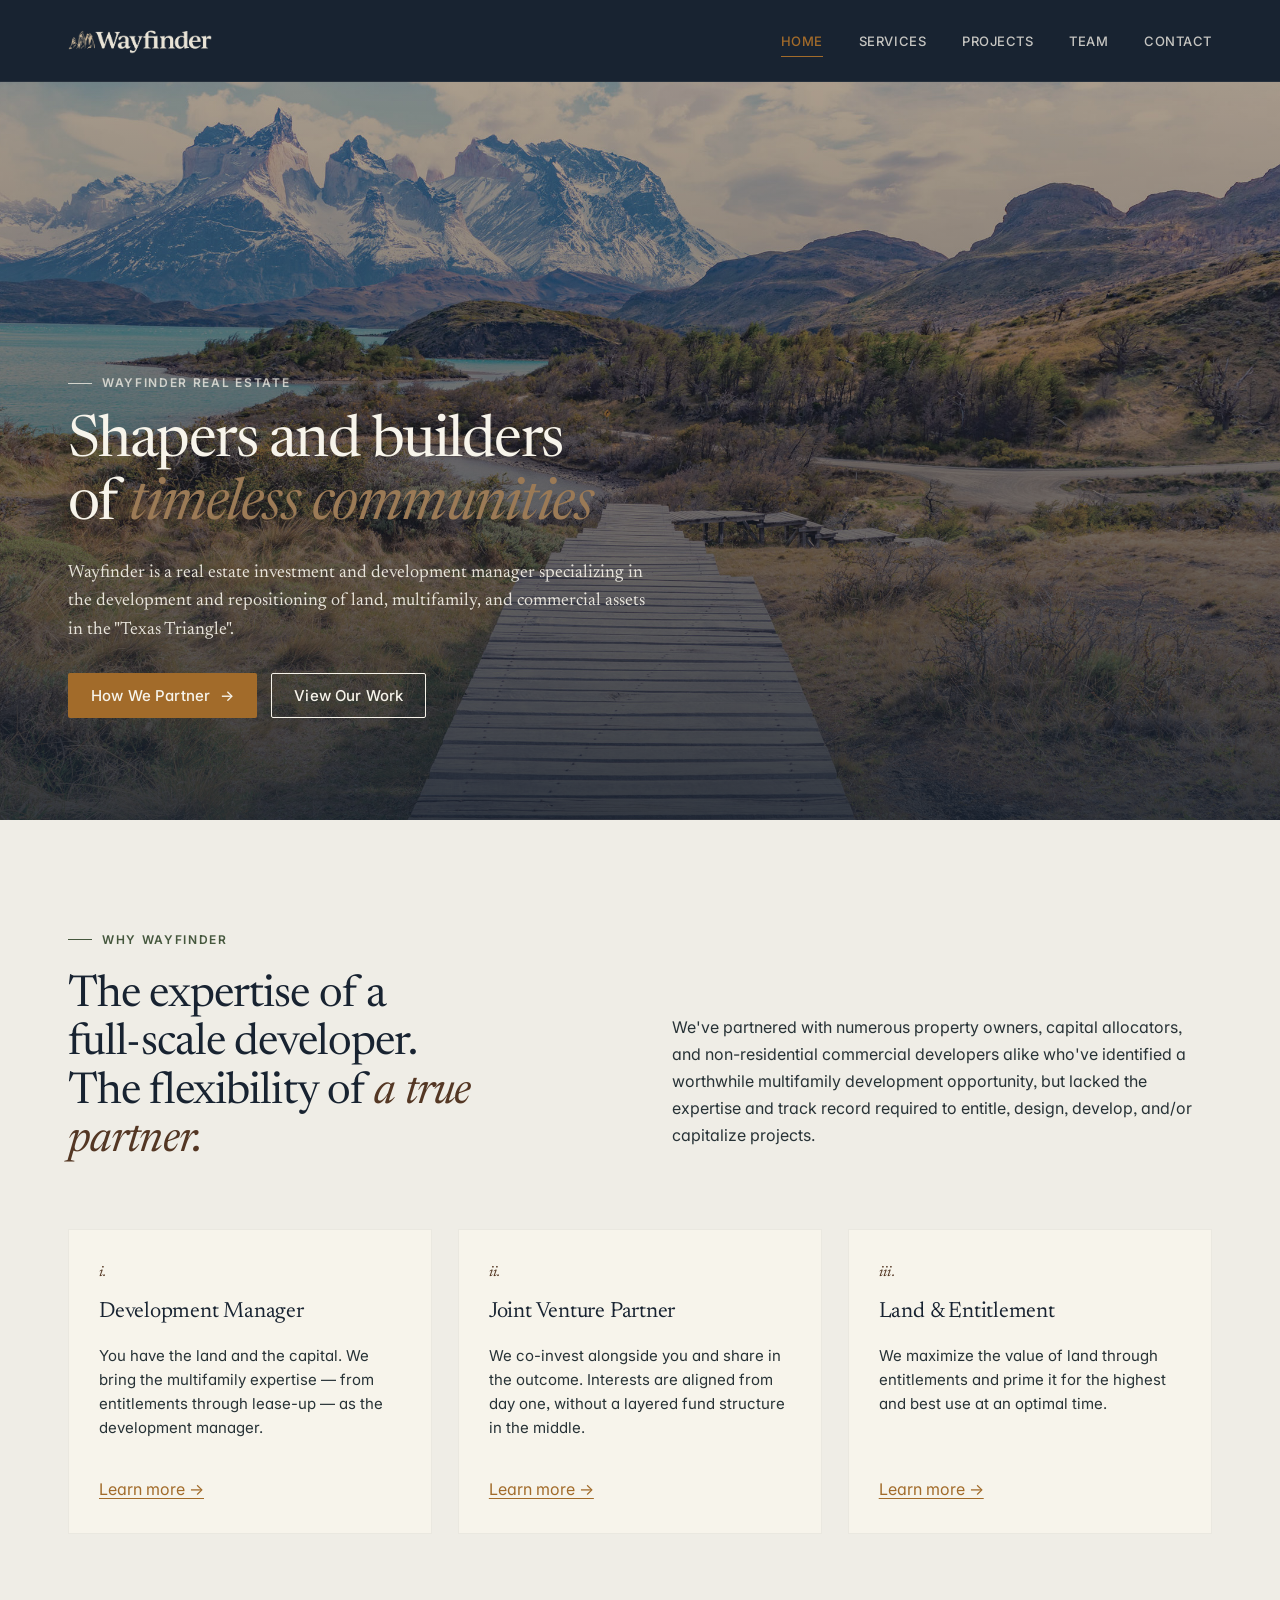
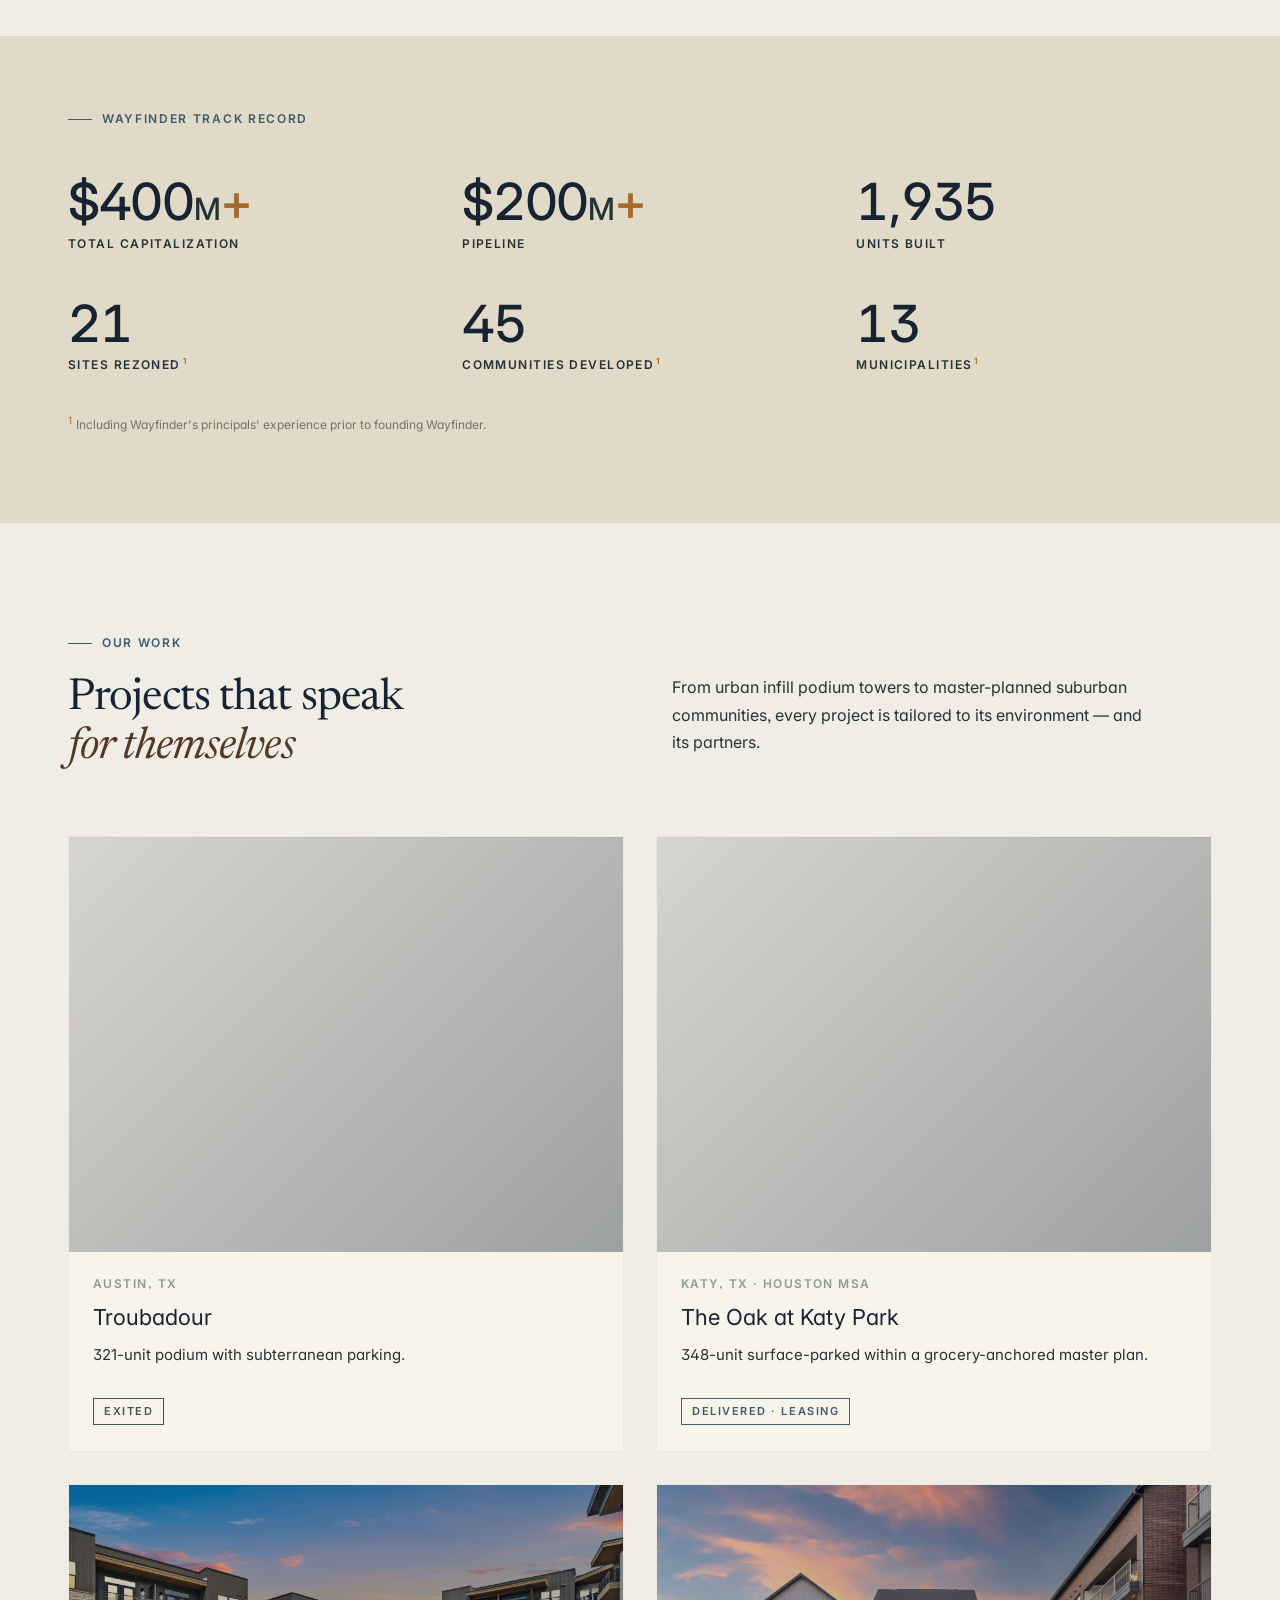
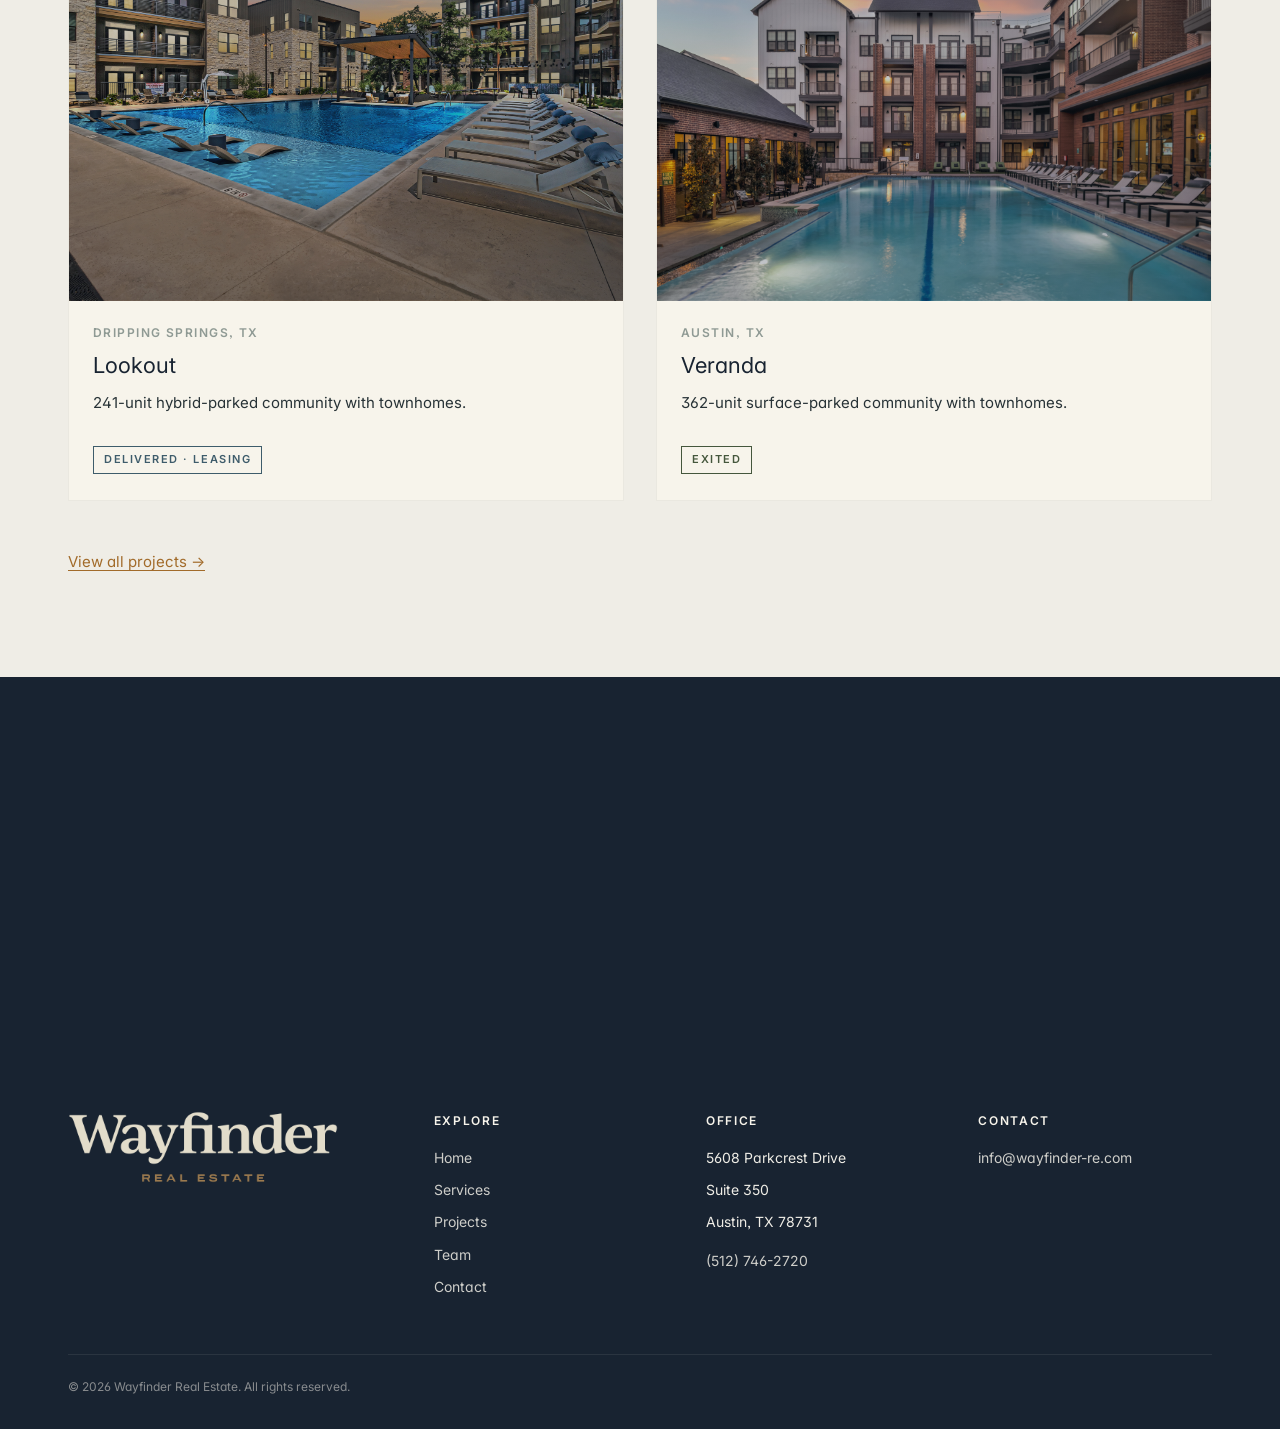
==== index.html @ fd5201d0 "Refresh project photography and standardize filenames Replace project images across all 9 properties" ====
<!DOCTYPE html>
<html lang="en">
<head>
<meta charset="UTF-8" />
<meta name="viewport" content="width=device-width, initial-scale=1.0" />
<title>Wayfinder Real Estate — Multifamily development expertise for your next project</title>
<meta name="description" content="Wayfinder is a multifamily development partner for property owners, capital allocators, and real estate investors who need expertise without the overhead." />
<link rel="icon" href="assets/logos/peaks-ochre.png" />
<link rel="preconnect" href="https://fonts.googleapis.com" />
<link rel="preconnect" href="https://fonts.gstatic.com" crossorigin />
<link href="https://fonts.googleapis.com/css2?family=Inter:opsz,wght@14..32,400;14..32,500;14..32,600&family=Newsreader:ital,opsz,wght@0,6..72,400;0,6..72,500;1,6..72,400&display=swap" rel="stylesheet" />
<link rel="stylesheet" href="assets/css/site.css?v=1777991163357" />
</head>
<body>
<div id="site-nav"></div>

<!-- HERO -->
<section class="hero">
  <div class="hero-bg" style="background-image:url('assets/landscape/patagonia.jpg');"></div>
  <div class="hero-inner">
    <span class="eyebrow ivory" style="margin-bottom:22px;">Wayfinder Real Estate</span>
    <h1 class="display reveal">Shapers and builders of <span class="italic-umber">timeless communities</span></h1>
    <p class="lead reveal" style="color:rgba(247,244,235,0.9); margin-top:22px; max-width:58ch;">
      Wayfinder is a real estate investment and development manager specializing in the development and repositioning of land, multifamily, and commercial assets in the "Texas Triangle".
    </p>
    <div class="hero-ctas reveal">
      <a class="btn btn-primary" href="services.html">How We Partner <span class="arr">→</span></a>
      <a class="btn btn-ghost on-dark" href="projects.html">View Our Work</a>
    </div>
  </div>
</section>

<!-- VALUE PROP -->
<section class="section bg-canvas">
  <div class="container">
    <div class="section-head">
      <div>
        <span class="eyebrow">Why Wayfinder</span>
        <h2 class="h1 mt-s reveal">The expertise of a full-scale developer.<br/>The flexibility of <span class="italic-umber">a true partner.</span></h2>
      </div>
      <p class="max-52 reveal" style="font-size:16px; line-height:1.7;">
        We've partnered with numerous property owners, capital allocators, and non-residential commercial developers alike who've identified a worthwhile multifamily development opportunity, but lacked the expertise and track record required to entitle, design, develop, and/or capitalize projects.
      </p>
    </div>

    <div class="grid grid-3">
      <a class="card reveal" href="services.html#development-manager">
        <span class="card-num">i.</span>
        <h3 class="h3">Development Manager</h3>
        <p>You have the land and the capital. We bring the multifamily expertise — from entitlements through lease-up — as the development manager.</p>
        <span class="link">Learn more →</span>
      </a>
      <a class="card reveal" href="services.html#joint-venture">
        <span class="card-num">ii.</span>
        <h3 class="h3">Joint Venture Partner</h3>
        <p>We co-invest alongside you and share in the outcome. Interests are aligned from day one, without a layered fund structure in the middle.</p>
        <span class="link">Learn more →</span>
      </a>
      <a class="card reveal" href="services.html#land-entitlement">
        <span class="card-num">iii.</span>
        <h3 class="h3">Land &amp; Entitlement</h3>
        <p>We maximize the value of land through entitlements and prime it for the highest and best use at an optimal time.</p>
        <span class="link">Learn more →</span>
      </a>
    </div>
  </div>
</section>

<!-- STATS -->
<section class="section-tight bg-sand">
  <div class="container">
    <div style="display:flex; justify-content:space-between; align-items:baseline; margin-bottom:clamp(32px, 4vw, 56px); flex-wrap:wrap; gap:16px;">
      <span class="eyebrow teal">Wayfinder Track Record</span>
    </div>
    <div class="stats-row" style="grid-template-columns: repeat(3, 1fr);">
      <div class="stat"><span class="stat-number">$400<span style="font-size:0.6em; color: rgb(39, 50, 54);">M</span><span style="color:var(--color-ochre);">+</span></span><span class="stat-label">Total Capitalization</span></div>
      <div class="stat"><span class="stat-number">$200<span style="font-size:0.6em; color: rgb(39, 50, 54);">M</span><span style="color:var(--color-ochre);">+</span></span><span class="stat-label">Pipeline</span></div>
      <div class="stat"><span class="stat-number">1,935</span><span class="stat-label">Units Built</span></div>
    </div>
    <div class="stats-row" style="grid-template-columns: repeat(3, 1fr); margin-top:clamp(28px, 3.5vw, 48px);">
      <div class="stat"><span class="stat-number">21</span><span class="stat-label">Sites Rezoned<sup style="font-size:0.7em; margin-left:2px; color:var(--color-ochre);">1</sup></span></div>
      <div class="stat"><span class="stat-number">45</span><span class="stat-label">Communities Developed<sup style="font-size:0.7em; margin-left:2px; color:var(--color-ochre);">1</sup></span></div>
      <div class="stat"><span class="stat-number">13</span><span class="stat-label">Municipalities<sup style="font-size:0.7em; margin-left:2px; color:var(--color-ochre);">1</sup></span></div>
    </div>
    <p style="margin-top:clamp(28px, 3vw, 40px); font-family:var(--font-sans); font-size:12px; line-height:1.6; color:rgba(39,50,54,0.6); max-width:60ch;"><sup style="color:var(--color-ochre); margin-right:4px;">1</sup>Including Wayfinder's principals' experience prior to founding Wayfinder.</p>
  </div>
</section>

<!-- FEATURED PROJECTS -->
<section class="section bg-canvas">
  <div class="container">
    <div class="section-head">
      <div>
        <span class="eyebrow teal">Our Work</span>
        <h2 class="h1 mt-s reveal">Projects that speak <span class="italic-umber">for themselves</span></h2>
      </div>
      <p class="max-52 reveal" style="font-size:16px; line-height:1.7;">
        From urban infill podium towers to master-planned suburban communities, every project is tailored to its environment — and its partners.
      </p>
    </div>

    <div class="grid grid-2" style="gap: clamp(20px, 2.5vw, 36px);">
      <a class="project-card reveal" href="projects.html">
        <div class="img" style="background: linear-gradient(135deg, #5a6f5a, #3d4a47); background-image: linear-gradient(135deg, rgba(24,35,49,0.15), rgba(24,35,49,0.4)), url('assets/img/projects/troubadour/Hero.jpg'); background-size: cover; background-position: center;"></div>
        <div class="body">
          <span class="loc">Austin, TX</span>
          <h3>Troubadour</h3>
          <p class="desc">321-unit podium with subterranean parking.</p>
          <span class="status exited">Exited</span>
        </div>
      </a>
      <a class="project-card reveal" href="projects.html">
        <div class="img" style="background-image: linear-gradient(135deg, rgba(24,35,49,0.15), rgba(24,35,49,0.4)), url('assets/img/projects/oakkaty/Hero.jpg'); background-size: cover; background-position: center;"></div>
        <div class="body">
          <span class="loc">Katy, TX · Houston MSA</span>
          <h3>The Oak at Katy Park</h3>
          <p class="desc">348-unit surface-parked within a grocery-anchored master plan.</p>
          <span class="status delivered">Delivered · Leasing</span>
        </div>
      </a>
      <a class="project-card reveal" href="projects.html">
        <div class="img" style="background-image: linear-gradient(135deg, rgba(24,35,49,0.15), rgba(24,35,49,0.4)), url('assets/img/projects/lookout/Hero.jpg'); background-size: cover; background-position: center;"></div>
        <div class="body">
          <span class="loc">Dripping Springs, TX</span>
          <h3>Lookout</h3>
          <p class="desc">241-unit hybrid-parked community with townhomes.</p>
          <span class="status delivered">Delivered · Leasing</span>
        </div>
      </a>
      <a class="project-card reveal" href="projects.html">
        <div class="img" style="background-image: linear-gradient(135deg, rgba(24,35,49,0.15), rgba(24,35,49,0.4)), url('assets/img/projects/veranda/Hero.jpg'); background-size: cover; background-position: center;"></div>
        <div class="body">
          <span class="loc">Austin, TX</span>
          <h3>Veranda</h3>
          <p class="desc">362-unit surface-parked community with townhomes.</p>
          <span class="status exited">Exited</span>
        </div>
      </a>
    </div>

    <div style="margin-top: clamp(32px, 4vw, 48px);">
      <a class="link" href="projects.html" style="font-size:15px;">View all projects →</a>
    </div>
  </div>
</section>

<!-- CTA -->
<section class="section bg-ink on-dark">
  <div class="container">
    <div class="two-col">
      <div class="reveal">
        <span class="eyebrow ivory">Let's Talk</span>
        <h2 class="h1 mt-s" style="color:var(--color-warm-white);">Have a project <span class="italic-umber">in mind?</span></h2>
      </div>
      <div class="reveal">
        <p style="color:rgba(247,244,235,0.8); font-size:17px; line-height:1.7; margin-bottom:26px;">
          Whether you're a landowner exploring options, a for-profit or non-profit trying to address a housing need, or an investor / developer looking for multifamily expertise — we'd like to hear about it.
        </p>
        <a class="btn btn-primary" href="contact.html">Start a Conversation <span class="arr">→</span></a>
      </div>
    </div>
  </div>
</section>

<div id="site-footer"></div>

<script src="assets/partials.js?v=1778099261217"></script>
<script>injectChrome('home');</script>
<script src="assets/js/site.js?v=1777990945777"></script>
</body>
</html>
---- assets/css/site.css ----
/* =========================================================
   Wayfinder Real Estate — Site Styles
   ========================================================= */

:root {
  /* Neutrals */
  --color-warm-white: #F7F4EB;
  --color-canvas: #EFEDE6;
  --color-warm-sand: #E1DAC8;
  --color-sage: #8F9A94;

  /* Darks */
  --color-slate: #273236;
  --color-ink: #182331;

  /* Accents */
  --color-ochre: #A26B2A;
  --color-umber: #543724;
  --color-forest: #45573D;
  --color-deep-teal: #3E5C6B;
  --color-tan: #9B7A56;

  /* Functional */
  --color-success: #2E7D5B;
  --color-warning: #D89B2E;
  --color-error: #B63A2F;
  --color-info: #2D6CA8;

  /* Typography */
  --font-sans: 'Inter', system-ui, -apple-system, sans-serif;
  --font-serif: 'Newsreader', Georgia, 'Times New Roman', serif;

  /* Type Scale */
  --text-display: clamp(44px, 5.2vw, 58px);
  --text-h1: clamp(36px, 4vw, 44px);
  --text-h2: clamp(26px, 3vw, 32px);
  --text-pullquote: clamp(24px, 2.8vw, 32px);
  --text-h3: clamp(19px, 2vw, 22px);
  --text-lead: clamp(17px, 1.4vw, 19px);
  --text-body: 16px;
  --text-body-sm: clamp(14px, 1.2vw, 15px);
  --text-ui: 13px;
  --text-meta: 12px;

  /* Layout */
  --container: 1240px;
  --gutter: clamp(20px, 4vw, 48px);
  --nav-h: 81px;
}

*, *::before, *::after { box-sizing: border-box; }
html, body { margin: 0; padding: 0; }
html { scroll-behavior: smooth; }

body {
  font-family: var(--font-sans);
  font-feature-settings: 'cv11' 1, 'ss01' 1, 'ss03' 1;
  font-size: var(--text-body);
  line-height: 1.6;
  color: var(--color-slate);
  background-color: var(--color-canvas);
  -webkit-font-smoothing: antialiased;
  -moz-osx-font-smoothing: grayscale;
}

img, svg { max-width: 100%; display: block; }

a { color: inherit; text-decoration: none; }

.container {
  max-width: var(--container);
  margin: 0 auto;
  padding-inline: var(--gutter);
}

/* =========================================================
   Typography
   ========================================================= */

h1, h2, h3, h4 { margin: 0; color: var(--color-ink); font-weight: 400; }

.serif, .display, .editorial { font-family: var(--font-serif); }

.display {
  font-family: var(--font-serif);
  font-size: var(--text-display);
  line-height: 1.08;
  letter-spacing: -0.026em;
  color: var(--color-ink);
  font-weight: 400;
  text-wrap: balance;
}

.h1 {
  font-family: var(--font-serif);
  font-size: var(--text-h1);
  line-height: 1.1;
  letter-spacing: -0.02em;
  color: var(--color-ink);
  text-wrap: balance;
}

.h2 {
  font-family: var(--font-serif);
  font-size: var(--text-h2);
  line-height: 1.18;
  letter-spacing: -0.015em;
  color: var(--color-ink);
  text-wrap: balance;
}

.h3 {
  font-family: var(--font-serif);
  font-size: var(--text-h3);
  line-height: 1.25;
  letter-spacing: -0.01em;
  color: var(--color-ink);
}

.italic-umber {
  font-style: italic;
  color: var(--color-umber);
  font-feature-settings: 'liga' 1, 'dlig' 1;
}

.on-dark .italic-umber,
.hero .italic-umber {
  color: var(--color-tan);
}

.lead {
  font-family: var(--font-serif);
  font-size: var(--text-lead);
  line-height: 1.6;
  color: var(--color-slate);
  font-weight: 400;
}

p { margin: 0 0 1em; text-wrap: pretty; }

.eyebrow {
  font-family: var(--font-sans);
  font-size: var(--text-meta);
  font-weight: 600;
  text-transform: uppercase;
  letter-spacing: 0.14em;
  line-height: 1;
  color: var(--color-forest);
  display: inline-flex;
  align-items: center;
  gap: 10px;
}

.eyebrow.teal { color: var(--color-deep-teal); }
.eyebrow.ivory { color: rgba(247,244,235,0.75); }

.eyebrow::before {
  content: "";
  width: 24px;
  height: 1px;
  background: currentColor;
  display: inline-block;
}

.pullquote {
  font-family: var(--font-serif);
  font-style: italic;
  font-size: var(--text-pullquote);
  line-height: 1.35;
  letter-spacing: -0.01em;
  color: var(--color-umber);
  font-feature-settings: 'liga' 1, 'dlig' 1;
  text-indent: -0.38em;
  max-width: 640px;
  margin: 0;
}

.stat-number {
  font-family: var(--font-sans);
  font-weight: 500;
  font-variant-numeric: tabular-nums;
  letter-spacing: -0.025em;
}

.link {
  color: var(--color-ochre);
  text-decoration: underline;
  text-underline-offset: 3px;
  text-decoration-thickness: 0.5px;
}

.link:hover { color: var(--color-umber); }

.on-dark { color: var(--color-canvas); }
.on-dark h1, .on-dark h2, .on-dark h3, .on-dark .display, .on-dark .h1, .on-dark .h2, .on-dark .h3 { color: var(--color-warm-white); }

/* =========================================================
   Buttons
   ========================================================= */

.btn {
  display: inline-flex;
  align-items: center;
  gap: 10px;
  font-family: var(--font-sans);
  font-size: var(--text-body-sm);
  font-weight: 500;
  letter-spacing: 0.01em;
  padding: 14px 22px;
  border-radius: 2px;
  border: 1px solid transparent;
  cursor: pointer;
  transition: background 180ms ease, color 180ms ease, border-color 180ms ease, transform 180ms ease;
  text-decoration: none;
  line-height: 1;
}

.btn-primary {
  background: var(--color-ochre);
  color: var(--color-warm-white);
}
.btn-primary:hover { background: var(--color-tan); }

.btn-ghost {
  background: transparent;
  color: var(--color-ink);
  border-color: var(--color-ink);
}
.btn-ghost:hover { background: var(--color-ink); color: var(--color-warm-white); }

.on-dark .btn-ghost {
  color: var(--color-warm-white);
  border-color: rgba(247,244,235,0.7);
}
.on-dark .btn-ghost:hover { background: var(--color-warm-white); color: var(--color-ink); border-color: var(--color-warm-white); }

/* Hero secondary: brighter outline + text, fills on hover */
.hero .btn-ghost,
.hero-ctas .btn-ghost {
  background: transparent;
  color: var(--color-warm-white);
  border-color: var(--color-warm-white);
}
.hero .btn-ghost:hover,
.hero-ctas .btn-ghost:hover {
  background: var(--color-warm-white);
  color: var(--color-ink);
  border-color: var(--color-warm-white);
}

.btn .arr { display: inline-block; transition: transform 180ms ease; }
.btn:hover .arr { transform: translateX(3px); }

/* =========================================================
   Nav
   ========================================================= */

.nav {
  position: sticky;
  top: 0;
  z-index: 50;
  background: var(--color-ink);
  color: var(--color-warm-white);
  border-bottom: 1px solid rgba(247,244,235,0.06);
}

.nav-inner {
  max-width: var(--container);
  margin: 0 auto;
  padding: 0 var(--gutter);
  height: var(--nav-h);
  display: flex;
  align-items: center;
  gap: 40px;
}

.nav-brand {
  display: inline-flex;
  align-items: center;
  gap: 10px;
  margin-right: auto;
}

.nav-brand img { height: 72px; width: auto; }

.nav-links {
  display: flex;
  align-items: center;
  gap: 36px;
  list-style: none;
  padding: 0;
  margin: 0;
}

.nav-links a {
  font-family: var(--font-sans);
  font-size: var(--text-ui);
  font-weight: 500;
  letter-spacing: 0.04em;
  text-transform: uppercase;
  color: rgba(247,244,235,0.78);
  transition: color 180ms ease;
  padding: 6px 0;
  position: relative;
}

.nav-links a:hover { color: var(--color-warm-white); }

.nav-links a.active {
  color: var(--color-ochre);
}
.nav-links a.active::after {
  content: "";
  position: absolute;
  left: 0; right: 0;
  bottom: -2px;
  height: 1px;
  background: var(--color-ochre);
}

.nav-cta {
  font-family: var(--font-sans);
  font-size: var(--text-ui);
  font-weight: 500;
  letter-spacing: 0.04em;
  text-transform: uppercase;
  color: var(--color-warm-white);
  border: 1px solid rgba(247,244,235,0.5);
  padding: 10px 16px;
  border-radius: 2px;
  transition: background 180ms ease, border-color 180ms ease;
}
.nav-cta:hover { background: var(--color-ochre); border-color: var(--color-ochre); }

.nav-burger { display: none; background: none; border: 0; color: var(--color-warm-white); cursor: pointer; padding: 6px; }

@media (max-width: 860px) {
  .nav-links, .nav-cta { display: none; }
  .nav-burger { display: inline-flex; }
  .nav.open .nav-links {
    display: flex;
    flex-direction: column;
    position: absolute;
    top: var(--nav-h);
    left: 0; right: 0;
    background: var(--color-ink);
    padding: 20px var(--gutter) 28px;
    gap: 18px;
    align-items: flex-start;
    border-bottom: 1px solid rgba(247,244,235,0.08);
  }
}

/* =========================================================
   Sections
   ========================================================= */

.section { padding: clamp(64px, 8vw, 120px) 0; }
.section-tight { padding: clamp(48px, 6vw, 80px) 0; }

.bg-canvas { background: var(--color-canvas); }
.bg-sand { background: var(--color-warm-sand); }
.bg-warm { background: var(--color-warm-white); }
.bg-ink { background: var(--color-ink); color: var(--color-canvas); }
.bg-ink h1, .bg-ink h2, .bg-ink h3 { color: var(--color-warm-white); }

.rule {
  height: 1px;
  background: rgba(24,35,49,0.12);
  margin: 0;
  border: 0;
}

.rule-sand { background: rgba(24,35,49,0.08); }
.on-dark .rule { background: rgba(247,244,235,0.12); }

/* =========================================================
   Hero
   ========================================================= */

.hero {
  position: relative;
  min-height: 82vh;
  display: flex;
  align-items: flex-end;
  color: var(--color-warm-white);
  isolation: isolate;
  overflow: hidden;
}

.hero-bg {
  position: absolute;
  inset: 0;
  z-index: -2;
  background-size: cover;
  background-position: center;
  background-repeat: no-repeat;
}

.hero::after {
  content: "";
  position: absolute;
  inset: 0;
  z-index: -1;
  background: linear-gradient(180deg, rgba(24,35,49,0.25) 0%, rgba(24,35,49,0.55) 60%, rgba(24,35,49,0.85) 100%);
}

.hero-inner {
  max-width: var(--container);
  margin: 0 auto;
  padding: 0 var(--gutter) clamp(56px, 8vw, 110px);
  width: 100%;
}

.hero h1 { color: var(--color-warm-white); max-width: 16ch; }

.hero .lead, .hero p.sub {
  max-width: 58ch;
  color: rgba(247,244,235,0.88);
}

.hero-ctas { margin-top: 28px; display: flex; gap: 14px; flex-wrap: wrap; }

.hero-small {
  min-height: 46vh;
  align-items: center;
}
.hero-small .hero-inner { padding-block: clamp(48px, 7vw, 100px); }

/* Sand hero variant (no image) */
.hero-sand {
  background: var(--color-warm-sand);
  color: var(--color-ink);
  padding: clamp(80px, 10vw, 140px) 0 clamp(48px, 6vw, 80px);
  position: relative;
}

/* =========================================================
   Grids
   ========================================================= */

.grid { display: grid; gap: clamp(20px, 2vw, 28px); }
.grid-3 { grid-template-columns: repeat(3, 1fr); }
.grid-2 { grid-template-columns: repeat(2, 1fr); }
.grid-4 { grid-template-columns: repeat(4, 1fr); }

@media (max-width: 900px) {
  .grid-3, .grid-4 { grid-template-columns: 1fr; }
  .grid-2 { grid-template-columns: 1fr; }
}

.two-col {
  display: grid;
  grid-template-columns: minmax(0,1fr) minmax(0,1fr);
  gap: clamp(32px, 5vw, 80px);
  align-items: center;
}

@media (max-width: 900px) { .two-col { grid-template-columns: 1fr; } }

.section-head {
  display: grid;
  grid-template-columns: minmax(0,1fr) minmax(0,1fr);
  gap: clamp(32px, 5vw, 80px);
  align-items: end;
  margin-bottom: clamp(40px, 5vw, 64px);
}
.section-head .eyebrow { margin-bottom: 14px; }
@media (max-width: 900px) { .section-head { grid-template-columns: 1fr; align-items: start; gap: 16px; } }

/* =========================================================
   Cards
   ========================================================= */

.card {
  background: var(--color-warm-white);
  border: 1px solid rgba(24,35,49,0.06);
  padding: 32px 30px 30px;
  display: flex;
  flex-direction: column;
  gap: 14px;
  position: relative;
  transition: transform 220ms ease, box-shadow 220ms ease;
}

.card .card-num {
  font-family: var(--font-serif);
  font-style: italic;
  font-size: 14px;
  color: var(--color-umber);
  letter-spacing: 0.02em;
}
.card h3 { margin-bottom: 4px; }
.card p { color: var(--color-slate); font-size: var(--text-body-sm); }
.card .link { margin-top: auto; padding-top: 8px; display: inline-flex; align-items: center; gap: 6px; }

/* Value card — tall minimal */
.value-card { padding: 36px 32px; }
.value-card .icon {
  width: 42px; height: 42px; margin-bottom: 8px;
  color: var(--color-ochre);
}

/* Stat */
.stat {
  display: flex;
  flex-direction: column;
  gap: 6px;
}
.stat .stat-number {
  font-size: clamp(36px, 4vw, 52px);
  color: var(--color-ink);
  line-height: 1;
}
.stat .stat-label {
  font-size: var(--text-meta);
  font-weight: 600;
  letter-spacing: 0.12em;
  text-transform: uppercase;
  color: var(--color-slate);
}

.stats-row {
  display: grid;
  grid-template-columns: repeat(6, 1fr);
  gap: clamp(20px, 3vw, 40px);
}
@media (max-width: 1000px) { .stats-row { grid-template-columns: repeat(3, 1fr); row-gap: 32px; } }
@media (max-width: 560px) { .stats-row { grid-template-columns: repeat(2, 1fr); } }

/* Mobile/narrow: shrink the track-record stats so 4 columns breathe.
   Inline grid-template-columns on the page keeps it 4-up; we just relax the type. */
@media (max-width: 760px) {
  .stat .stat-number { font-size: clamp(22px, 5.6vw, 30px); }
  .stat .stat-label {
    font-size: 10px;
    letter-spacing: 0.1em;
    line-height: 1.35;
    min-height: 2.7em;     /* reserve 2 lines so single- and double-line labels start at the same y */
    align-content: start;
  }
}

/* =========================================================
   Project Cards
   ========================================================= */

.project-card {
  position: relative;
  display: block;
  background: var(--color-warm-white);
  border: 1px solid rgba(24,35,49,0.06);
  overflow: hidden;
  cursor: pointer;
  transition: transform 300ms ease;
}
.project-card .img {
  aspect-ratio: 4/3;
  background-size: cover;
  background-position: center;
  transition: transform 600ms ease;
}
.project-card:hover .img { transform: scale(1.03); }
.project-card .body {
  padding: 22px 24px 26px;
  display: flex;
  flex-direction: column;
  gap: 6px;
}
.project-card .loc {
  font-size: var(--text-meta);
  font-weight: 600;
  letter-spacing: 0.12em;
  text-transform: uppercase;
  color: var(--color-sage);
}
.project-card h3 { font-size: 22px; color: var(--color-ink); }
.project-card .desc { font-size: var(--text-body-sm); color: var(--color-slate); margin-top: 2px; }
.project-card .status {
  display: inline-block;
  font-size: 11px;
  font-weight: 600;
  letter-spacing: 0.14em;
  text-transform: uppercase;
  padding: 4px 10px;
  margin-top: 10px;
  align-self: flex-start;
  border: 1px solid currentColor;
  color: var(--color-forest);
}
.project-card .status.delivered { color: var(--color-deep-teal); }
.project-card .status.exited { color: var(--color-forest); }
.project-card .status.construction { color: var(--color-ochre); }
.project-card .status.permitted { color: var(--color-umber); }

/* =========================================================
   Pull Quote Block
   ========================================================= */

.pq-block {
  max-width: 760px;
  margin: 0 auto;
  text-align: left;
}
.pq-block .attrib {
  margin-top: 18px;
  font-size: 13px;
  color: var(--color-sage);
  letter-spacing: 0.04em;
}

/* =========================================================
   Footer
   ========================================================= */

.footer { background: var(--color-ink); color: var(--color-canvas); padding: 72px 0 32px; }
.footer a { color: rgba(247,244,235,0.82); }
.footer a:hover { color: var(--color-warm-white); }

.footer-grid {
  display: grid;
  grid-template-columns: 1.4fr 1fr 1fr 1fr;
  gap: clamp(24px, 3vw, 56px);
  align-items: start;
}
@media (max-width: 900px) { .footer-grid { grid-template-columns: 1fr 1fr; } }
@media (max-width: 560px) { .footer-grid { grid-template-columns: 1fr; } }

.footer-logo img { height: 72px; width: auto; margin-bottom: 16px; }
.footer h4 {
  font-family: var(--font-sans);
  font-size: 12px;
  font-weight: 600;
  letter-spacing: 0.14em;
  text-transform: uppercase;
  color: var(--color-warm-white);
  margin-bottom: 16px;
}
.footer ul { list-style: none; padding: 0; margin: 0; display: flex; flex-direction: column; gap: 10px; font-size: 14px; }
.footer .copy {
  margin-top: 56px;
  padding-top: 22px;
  border-top: 1px solid rgba(247,244,235,0.08);
  display: flex; justify-content: space-between; flex-wrap: wrap; gap: 12px;
  font-size: 12px;
  color: rgba(247,244,235,0.5);
}

/* =========================================================
   Reveal on scroll
   ========================================================= */

.reveal { opacity: 0; transform: translateY(14px); transition: opacity 700ms ease, transform 700ms ease; }
.reveal.in { opacity: 1; transform: none; }

/* =========================================================
   Forms
   ========================================================= */

.form-card {
  background: var(--color-warm-white);
  padding: clamp(28px, 3vw, 44px);
  border: 1px solid rgba(24,35,49,0.06);
}
.form-row { display: grid; gap: 18px; }
.form-row-2 { grid-template-columns: 1fr 1fr; }
@media (max-width: 600px) { .form-row-2 { grid-template-columns: 1fr; } }

label {
  display: flex; flex-direction: column; gap: 8px;
  font-size: 12px; font-weight: 600;
  letter-spacing: 0.1em; text-transform: uppercase;
  color: var(--color-slate);
}
input[type="text"], input[type="email"], input[type="tel"], textarea, select {
  font-family: var(--font-sans);
  font-size: 15px;
  color: var(--color-ink);
  background: var(--color-canvas);
  border: 1px solid rgba(24,35,49,0.15);
  padding: 14px 16px;
  border-radius: 2px;
  outline: none;
  transition: border-color 180ms ease, background 180ms ease;
  font-feature-settings: 'cv11' 1, 'ss01' 1, 'ss03' 1;
  letter-spacing: normal;
  text-transform: none;
  font-weight: 400;
}
textarea { resize: vertical; min-height: 140px; line-height: 1.55; }
input:focus, textarea:focus, select:focus {
  border-color: var(--color-ochre);
  background: var(--color-warm-white);
}

/* =========================================================
   Team
   ========================================================= */

.team-row {
  display: grid;
  grid-template-columns: 380px 1fr;
  gap: clamp(32px, 5vw, 72px);
  align-items: start;
  padding: clamp(40px, 5vw, 64px) 0;
}
.team-row.reverse { grid-template-columns: 1fr 380px; }
.team-row.reverse .photo-wrap { order: 2; }
@media (max-width: 900px) {
  .team-row, .team-row.reverse { grid-template-columns: 1fr; }
  .team-row.reverse .photo-wrap { order: 0; }
}

.team-row + .team-row { border-top: 1px solid rgba(24,35,49,0.1); }
.team-row .photo-wrap {
  background: var(--color-warm-sand);
  aspect-ratio: 4/5;
  overflow: hidden;
}
.team-row .photo-wrap img { width: 100%; height: 100%; object-fit: cover; }

.team-row .role {
  font-size: 12px;
  font-weight: 600;
  letter-spacing: 0.14em;
  text-transform: uppercase;
  color: var(--color-deep-teal);
  margin-bottom: 10px;
  display: inline-block;
}
.team-row h2 { margin-bottom: 22px; }
.team-row h4 {
  font-family: var(--font-sans);
  font-size: 12px;
  font-weight: 600;
  letter-spacing: 0.14em;
  text-transform: uppercase;
  color: var(--color-forest);
  margin: 22px 0 10px;
}
.team-row p { font-size: 15px; line-height: 1.65; color: var(--color-slate); }

/* =========================================================
   Map (projects page)
   ========================================================= */

.map-shell {
  border: 1px solid rgba(24,35,49,0.1);
  background: var(--color-warm-white);
  overflow: hidden;
}
.map-filters {
  display: flex;
  gap: 8px;
  flex-wrap: wrap;
  padding: 18px 22px;
  border-bottom: 1px solid rgba(24,35,49,0.08);
  background: var(--color-warm-white);
  align-items: center;
}
.map-filters .label {
  font-size: 11px; font-weight: 600; letter-spacing: 0.14em;
  text-transform: uppercase; color: var(--color-sage);
  margin-right: 6px;
}
.chip {
  font-family: var(--font-sans);
  font-size: 12px;
  font-weight: 500;
  letter-spacing: 0.04em;
  padding: 8px 14px;
  border-radius: 999px;
  border: 1px solid rgba(24,35,49,0.2);
  background: transparent;
  color: var(--color-slate);
  cursor: pointer;
  transition: all 180ms ease;
}
.chip:hover { border-color: var(--color-ink); }
.chip.active {
  background: var(--color-ink);
  color: var(--color-warm-white);
  border-color: var(--color-ink);
}

.toggle-group {
  display: inline-flex;
  border: 1px solid rgba(24,35,49,0.2);
  border-radius: 999px;
  padding: 3px;
  margin-left: auto;
  background: var(--color-canvas);
}
.toggle-group button {
  font-family: var(--font-sans);
  font-size: 11px;
  font-weight: 600;
  letter-spacing: 0.1em;
  text-transform: uppercase;
  padding: 7px 14px;
  border-radius: 999px;
  border: 0;
  background: transparent;
  color: var(--color-slate);
  cursor: pointer;
  transition: all 180ms ease;
}
.toggle-group button.active {
  background: var(--color-ochre);
  color: var(--color-warm-white);
}

.map-area {
  position: relative;
  aspect-ratio: 16/9;
  background: #D7CDB3;
  overflow: hidden;
}
.map-summary {
  display: flex; gap: 28px; flex-wrap: wrap;
  padding: 16px 22px;
  border-top: 1px solid rgba(24,35,49,0.08);
  font-family: var(--font-sans);
  font-size: 13px;
  color: var(--color-slate);
}
.map-summary b { color: var(--color-ink); font-weight: 600; font-variant-numeric: tabular-nums; }

.map-pin {
  position: absolute;
  transform: translate(-50%, -50%);
  cursor: pointer;
  z-index: 2;
  transition: transform 160ms ease;
}
.map-pin svg { display: block; }
.map-pin:hover { transform: translate(-50%, -50%) scale(1.25); z-index: 5; }
.map-pin.dimmed { opacity: 0.22; pointer-events: none; }
.map-pin.wf { z-index: 3; }
.map-pin.wf:hover { z-index: 5; }

.map-tooltip {
  position: absolute;
  bottom: calc(100% + 10px);
  left: 50%;
  transform: translateX(-50%);
  background: var(--color-ink);
  color: var(--color-warm-white);
  padding: 8px 12px;
  font-size: 12px;
  white-space: nowrap;
  border-radius: 2px;
  opacity: 0;
  pointer-events: none;
  transition: opacity 160ms ease;
  letter-spacing: 0.02em;
  text-align: center;
  line-height: 1.4;
}
.map-tooltip::after {
  content: "";
  position: absolute;
  top: 100%; left: 50%;
  transform: translateX(-50%);
  border: 5px solid transparent;
  border-top-color: var(--color-ink);
}
.map-pin:hover .map-tooltip { opacity: 1; }

.metro-label {
  position: absolute;
  font-family: var(--font-sans);
  font-size: 11px;
  font-weight: 600;
  letter-spacing: 0.18em;
  text-transform: uppercase;
  color: rgba(24,35,49,0.55);
  pointer-events: none;
  white-space: nowrap;
}

/* Modal */
.modal-backdrop {
  position: fixed; inset: 0;
  background: rgba(24,35,49,0.6);
  z-index: 100;
  display: none;
  align-items: center; justify-content: center;
  padding: 20px;
}
.modal-backdrop.open { display: flex; }
.modal {
  background: var(--color-warm-white);
  max-width: 840px;
  width: 100%;
  overflow: hidden;
  position: relative;
  max-height: 92vh;
  display: flex;
  flex-direction: column;
}
.modal .img {
  aspect-ratio: 16/10;
  background: var(--color-warm-sand);
  background-size: cover; background-position: center;
  position: relative;
  flex-shrink: 0;
  transition: background-image 300ms ease;
}
.modal .gallery-nav {
  position: absolute;
  top: 50%;
  transform: translateY(-50%);
  width: 44px; height: 44px;
  border-radius: 50%;
  background: rgba(250,247,241,0.92);
  border: 1px solid rgba(24,35,49,0.12);
  cursor: pointer;
  display: grid; place-items: center;
  font-size: 20px; color: var(--color-ink);
  transition: background 180ms ease;
}
.modal .gallery-nav:hover { background: var(--color-warm-white); }
.modal .gallery-nav.prev { left: 16px; }
.modal .gallery-nav.next { right: 16px; }
.modal .gallery-counter {
  position: absolute;
  bottom: 14px; right: 16px;
  background: rgba(24,35,49,0.7);
  color: var(--color-warm-white);
  padding: 5px 12px;
  font-size: 11px;
  font-weight: 600;
  letter-spacing: 0.12em;
  font-variant-numeric: tabular-nums;
}
.modal .thumbs {
  display: flex;
  gap: 8px;
  padding: 12px 24px;
  overflow-x: auto;
  border-top: 1px solid rgba(24,35,49,0.08);
  flex-shrink: 0;
}
.modal .thumbs::-webkit-scrollbar { height: 6px; }
.modal .thumbs::-webkit-scrollbar-thumb { background: rgba(24,35,49,0.2); }
.modal .thumb {
  width: 72px;
  height: 52px;
  flex-shrink: 0;
  background-size: cover;
  background-position: center;
  cursor: pointer;
  opacity: 0.55;
  transition: opacity 180ms ease;
  border: 2px solid transparent;
}
.modal .thumb:hover { opacity: 0.85; }
.modal .thumb.active { opacity: 1; border-color: var(--color-ochre); }
.modal .body {
  padding: 24px 32px 30px;
  overflow-y: auto;
  flex: 1;
  min-height: 0;
}
.modal h3 { margin-bottom: 4px; }
.modal .loc { font-size: 12px; font-weight: 600; letter-spacing: 0.12em; text-transform: uppercase; color: var(--color-sage); margin-bottom: 14px; }
.modal .close {
  position: absolute; top: 14px; right: 14px;
  width: 36px; height: 36px; border-radius: 50%;
  background: var(--color-warm-white);
  border: 1px solid rgba(24,35,49,0.12);
  cursor: pointer;
  display: grid; place-items: center;
  font-size: 18px; color: var(--color-ink);
}

.meta-grid {
  display: grid;
  grid-template-columns: repeat(2, 1fr);
  gap: 14px 24px;
  margin-top: 16px;
  padding-top: 16px;
  border-top: 1px solid rgba(24,35,49,0.1);
}
.meta-grid .k { font-size: 11px; font-weight: 600; letter-spacing: 0.12em; text-transform: uppercase; color: var(--color-sage); }
.meta-grid .v { font-size: 14px; color: var(--color-ink); margin-top: 3px; font-variant-numeric: tabular-nums; }

/* =========================================================
   Utility
   ========================================================= */

.ochre-accent { color: var(--color-ochre); }
.umber-accent { color: var(--color-umber); }
.forest-accent { color: var(--color-forest); }
.teal-accent { color: var(--color-deep-teal); }

.mt-s { margin-top: 12px; }
.mt-m { margin-top: 24px; }
.mt-l { margin-top: 40px; }
.mb-s { margin-bottom: 12px; }
.mb-m { margin-bottom: 24px; }
.mb-l { margin-bottom: 40px; }

.center { text-align: center; }

.max-60 { max-width: 60ch; }
.max-52 { max-width: 52ch; }
.max-48 { max-width: 48ch; }

/* Decorative peaks watermark */
.peaks-mark {
  width: 48px;
  opacity: 0.9;
}

/* Feature list */
.feat-list { list-style: none; padding: 0; margin: 16px 0 0; display: grid; gap: 10px; }
.feat-list li {
  display: grid;
  grid-template-columns: 20px 1fr;
  gap: 10px;
  font-size: 15px;
  color: var(--color-slate);
}
.feat-list li::before {
  content: "";
  width: 6px; height: 6px;
  margin-top: 10px;
  background: var(--color-ochre);
  border-radius: 50%;
  grid-column: 1;
}
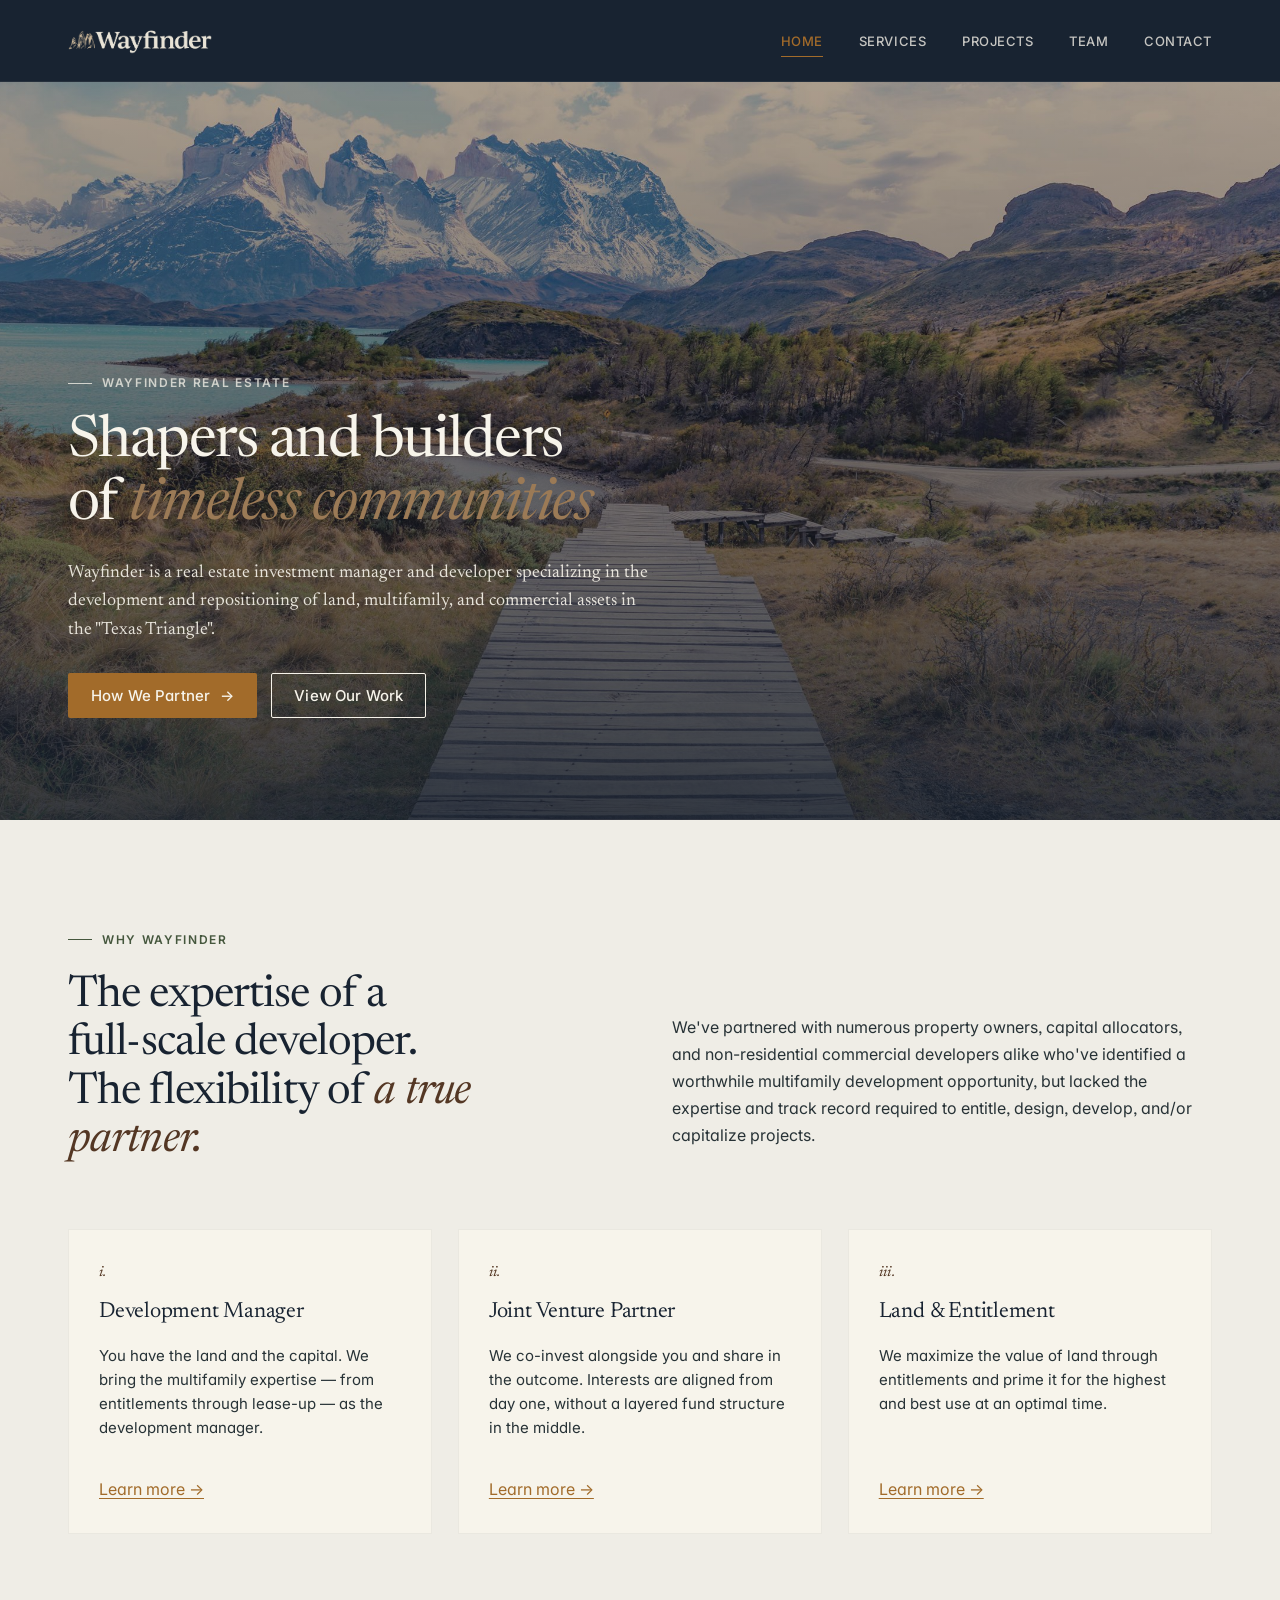
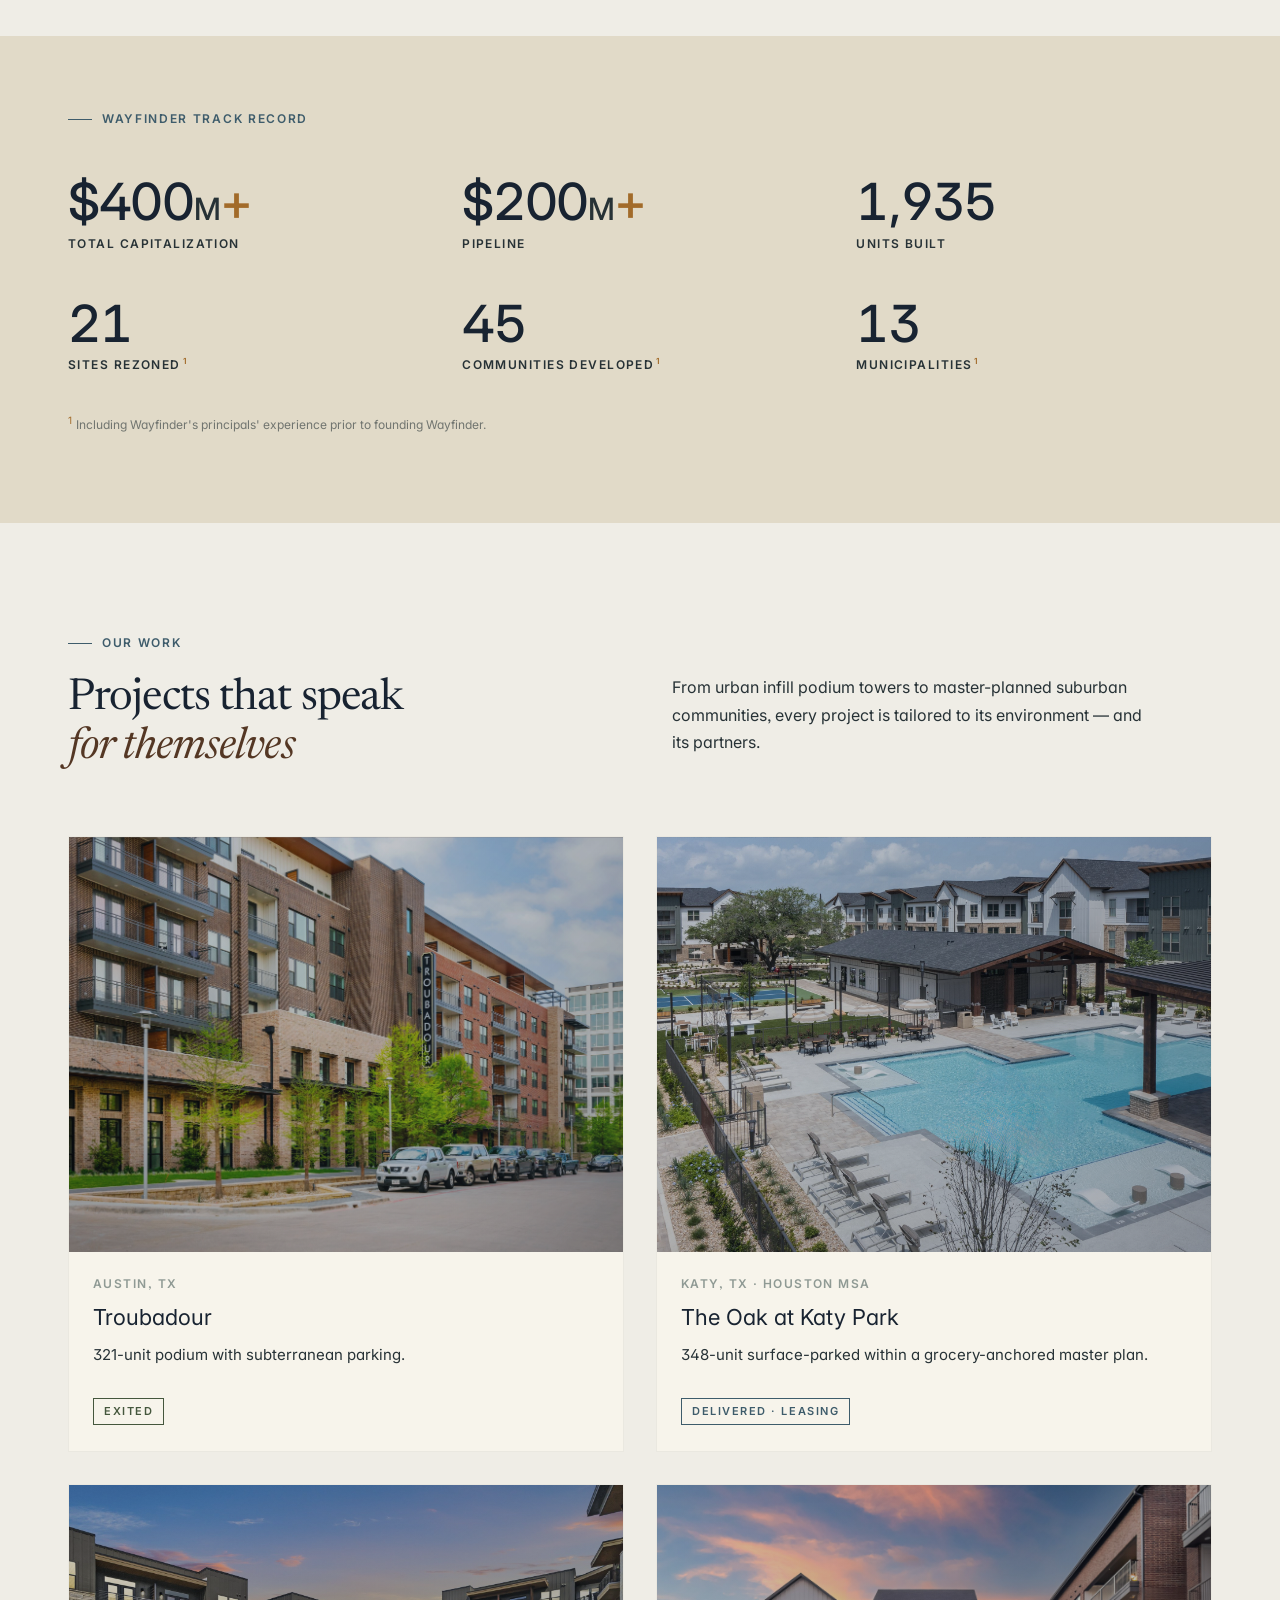
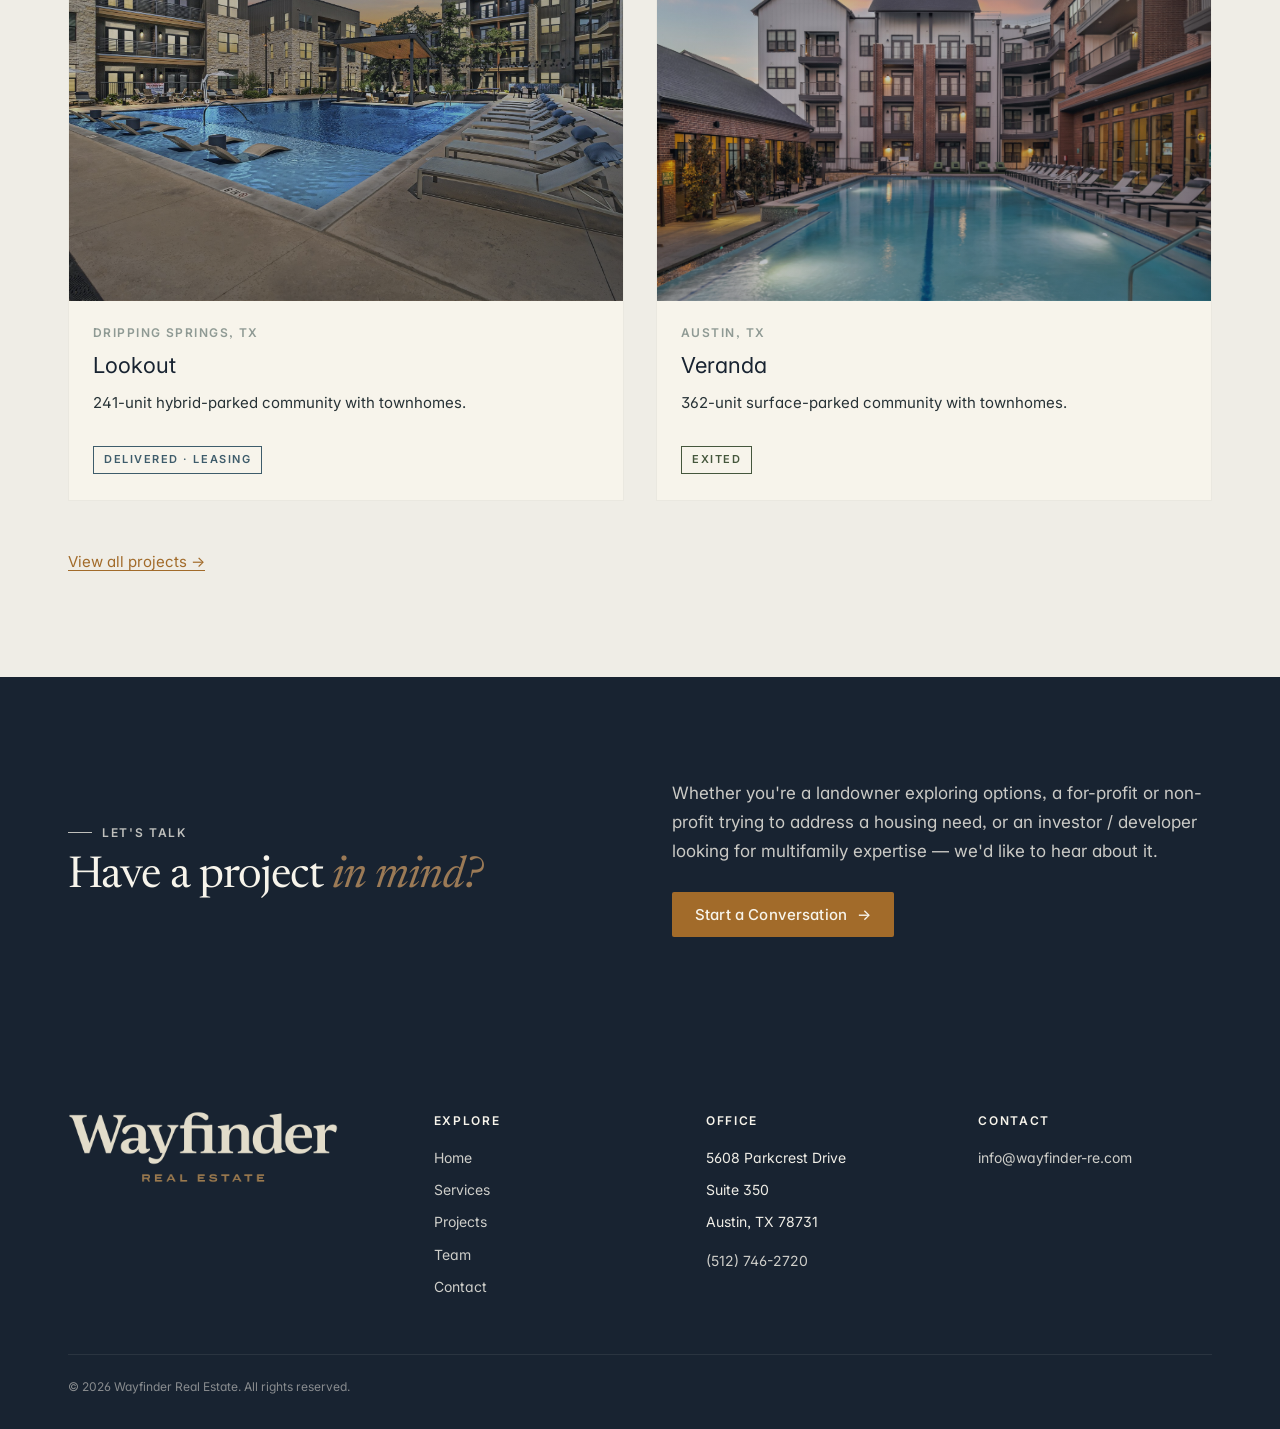
==== commit 0f16ee38: "Reword hero copy: "investment manager and developer" Co-Authored-By: Claude Opus 4.7 <noreply@anthro" ====
--- a/index.html
+++ b/index.html
@@ -21,7 +21,7 @@
     <span class="eyebrow ivory" style="margin-bottom:22px;">Wayfinder Real Estate</span>
     <h1 class="display reveal">Shapers and builders of <span class="italic-umber">timeless communities</span></h1>
     <p class="lead reveal" style="color:rgba(247,244,235,0.9); margin-top:22px; max-width:58ch;">
-      Wayfinder is a real estate investment and development manager specializing in the development and repositioning of land, multifamily, and commercial assets in the "Texas Triangle".
+      Wayfinder is a real estate investment manager and developer specializing in the development and repositioning of land, multifamily, and commercial assets in the "Texas Triangle".
     </p>
     <div class="hero-ctas reveal">
       <a class="btn btn-primary" href="services.html">How We Partner <span class="arr">→</span></a>
--- a/assets/css/site.css
+++ b/assets/css/site.css
@@ -335,8 +335,9 @@
 .nav-burger { display: none; background: none; border: 0; color: var(--color-warm-white); cursor: pointer; padding: 6px; }
 
 @media (max-width: 860px) {
+  .nav-inner { gap: 0; }
   .nav-links, .nav-cta { display: none; }
-  .nav-burger { display: inline-flex; }
+  .nav-burger { display: inline-flex; padding-right: 0; }
   .nav.open .nav-links {
     display: flex;
     flex-direction: column;
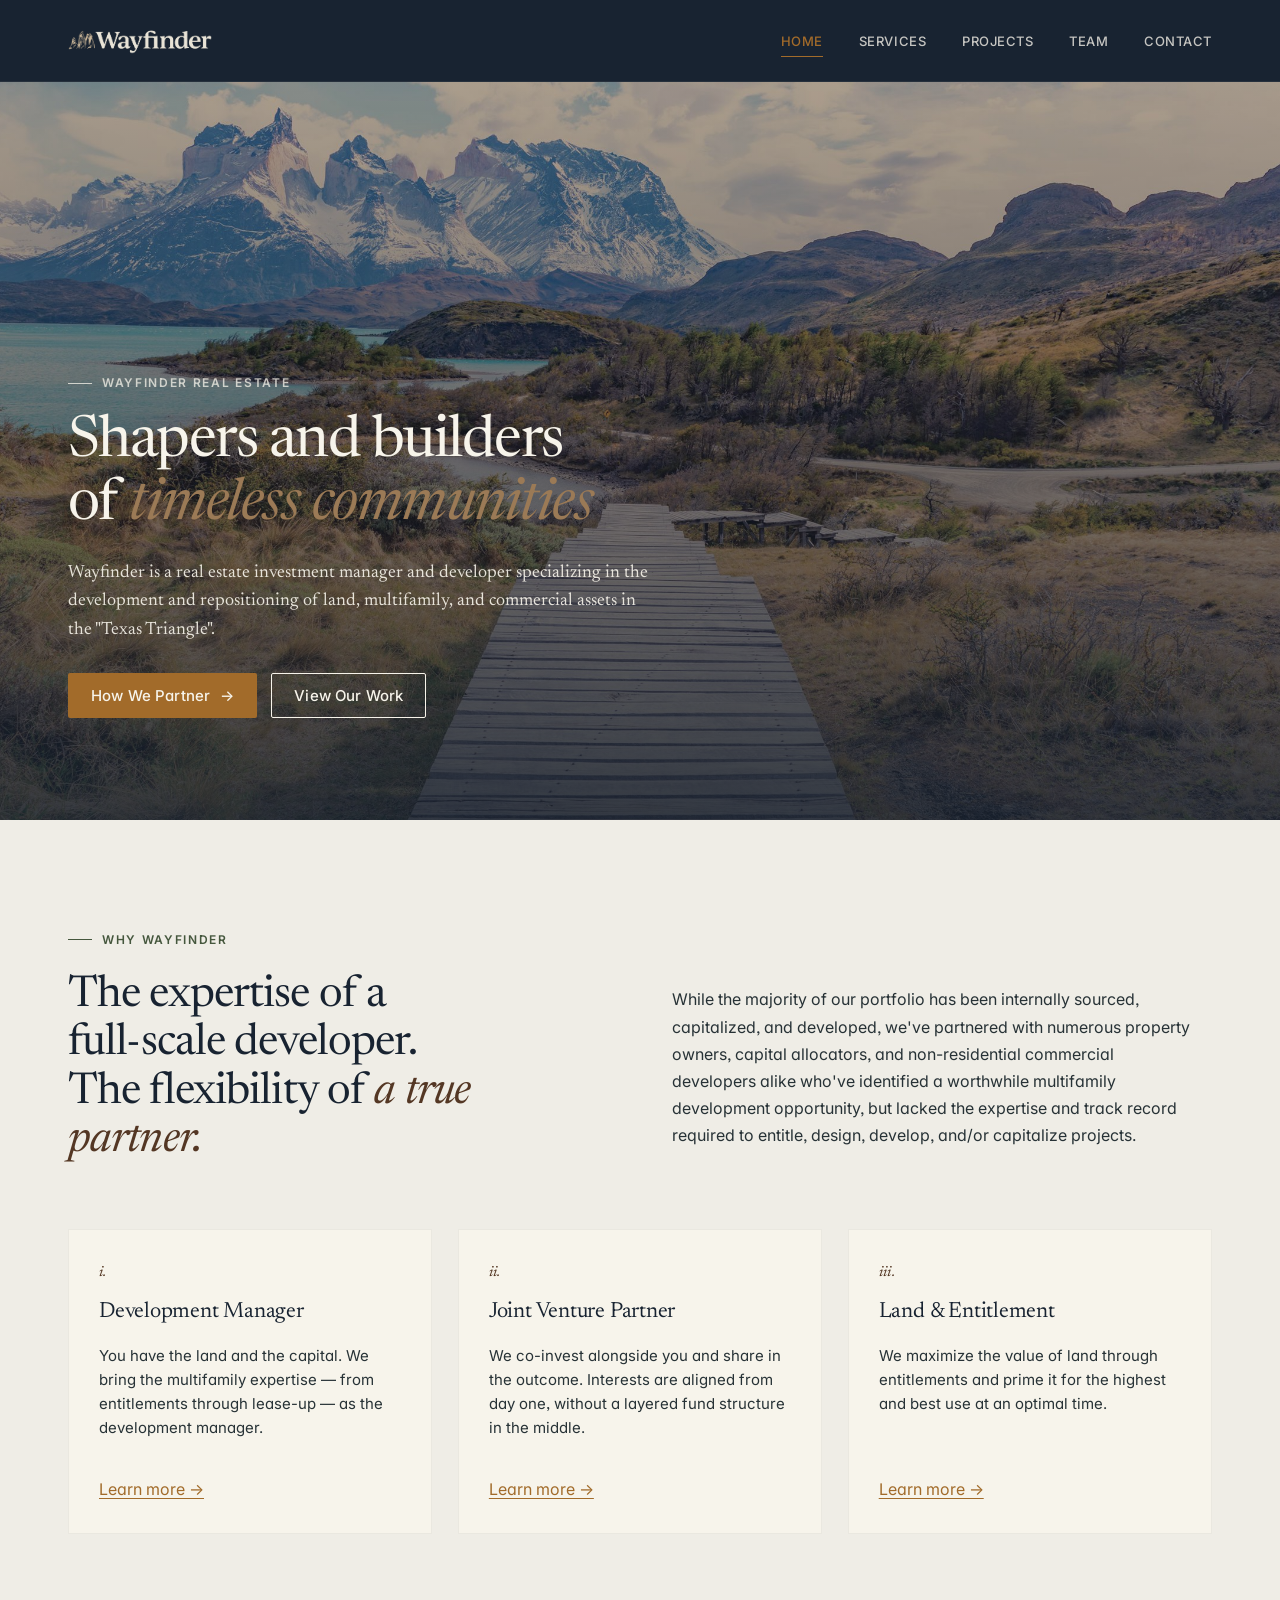
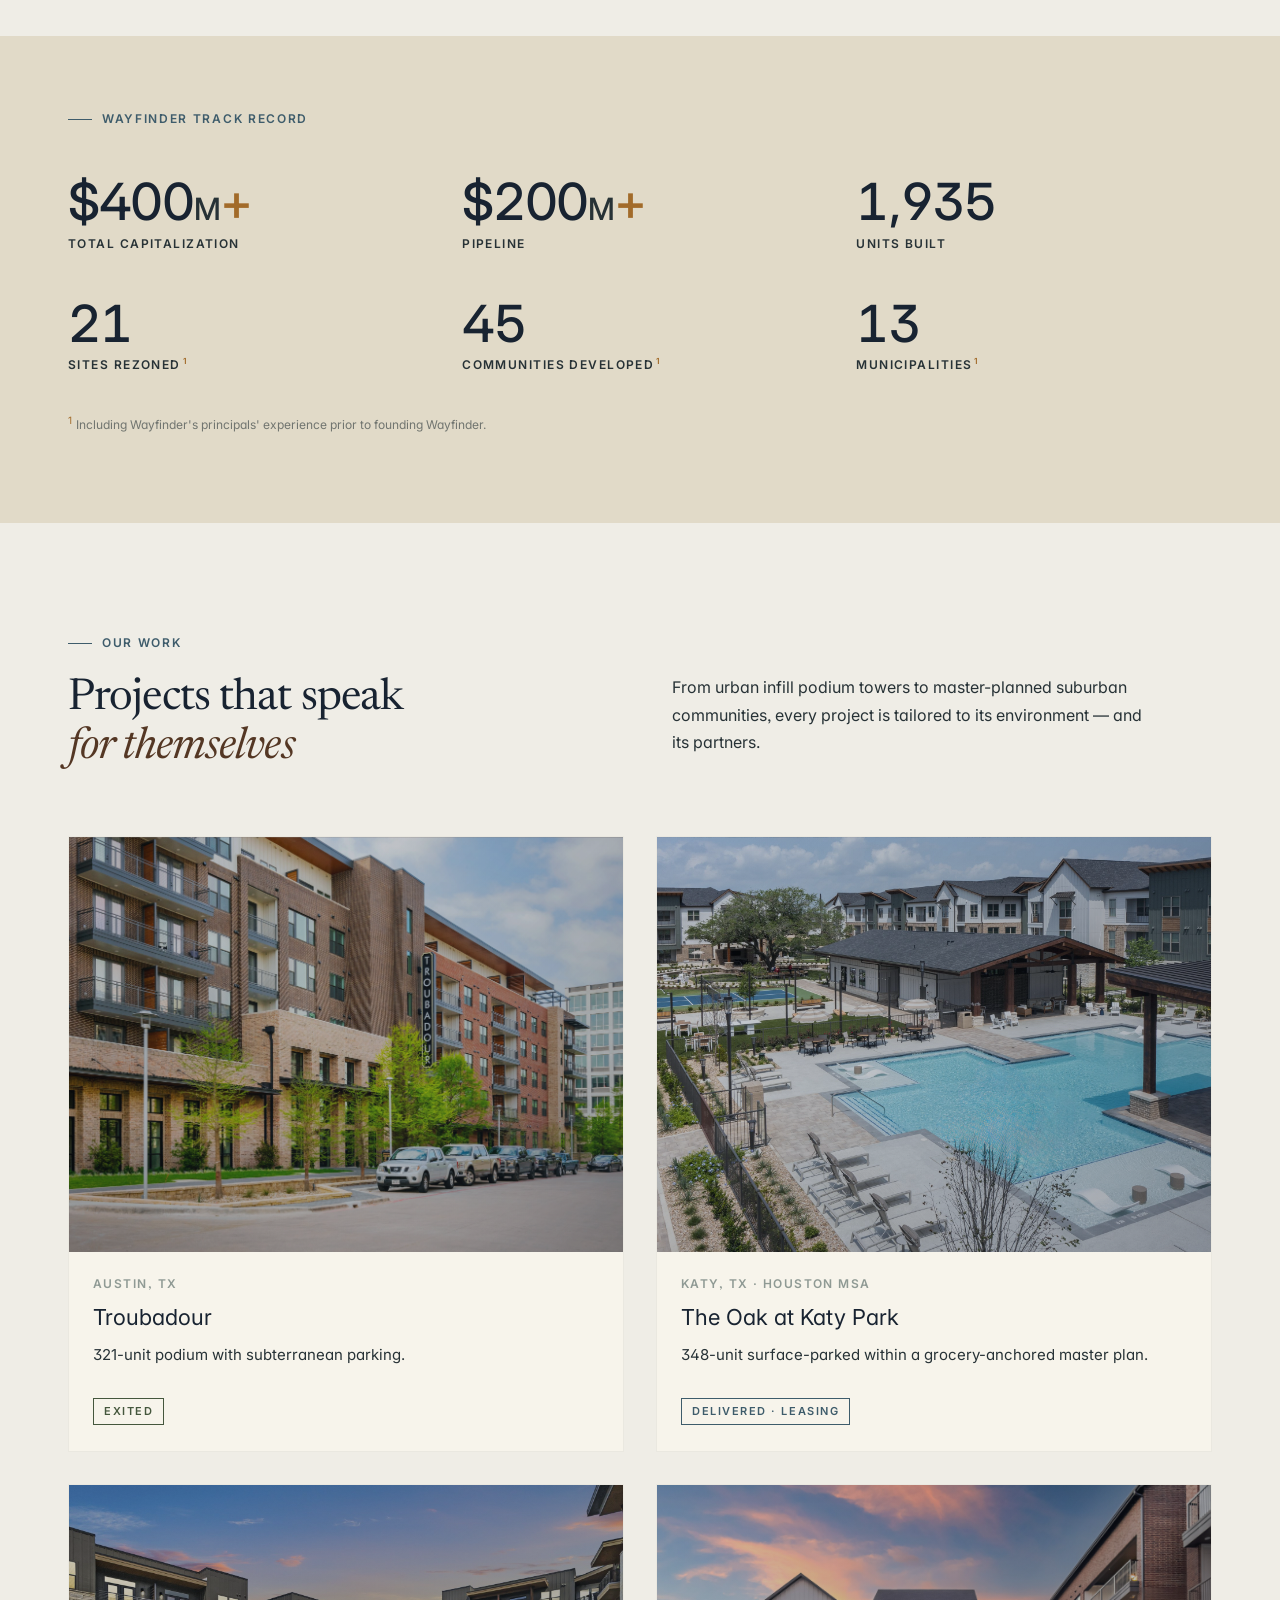
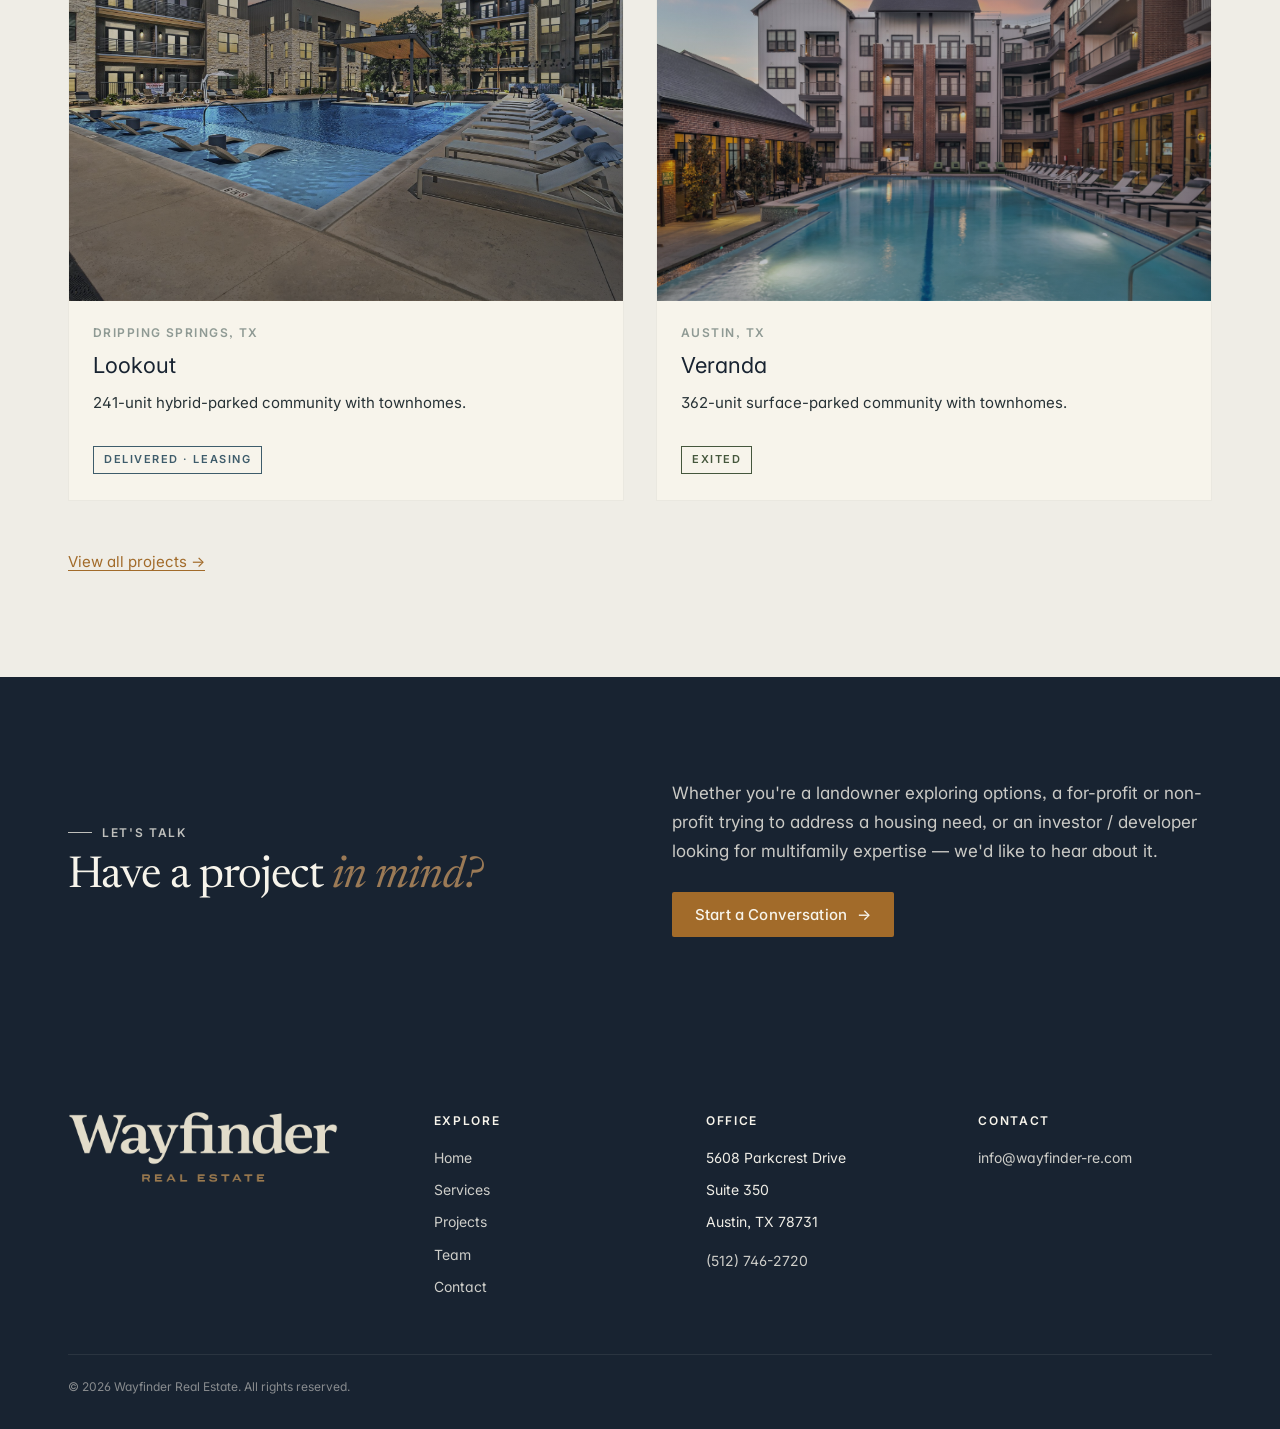
==== commit adcb3550: "Prefix "Why Wayfinder" paragraph with internally-sourced framing Co-Authored-By: Claude Opus 4.7 <no" ====
--- a/index.html
+++ b/index.html
@@ -39,7 +39,7 @@
         <h2 class="h1 mt-s reveal">The expertise of a full-scale developer.<br/>The flexibility of <span class="italic-umber">a true partner.</span></h2>
       </div>
       <p class="max-52 reveal" style="font-size:16px; line-height:1.7;">
-        We've partnered with numerous property owners, capital allocators, and non-residential commercial developers alike who've identified a worthwhile multifamily development opportunity, but lacked the expertise and track record required to entitle, design, develop, and/or capitalize projects.
+        While the majority of our portfolio has been internally sourced, capitalized, and developed, we've partnered with numerous property owners, capital allocators, and non-residential commercial developers alike who've identified a worthwhile multifamily development opportunity, but lacked the expertise and track record required to entitle, design, develop, and/or capitalize projects.
       </p>
     </div>
 
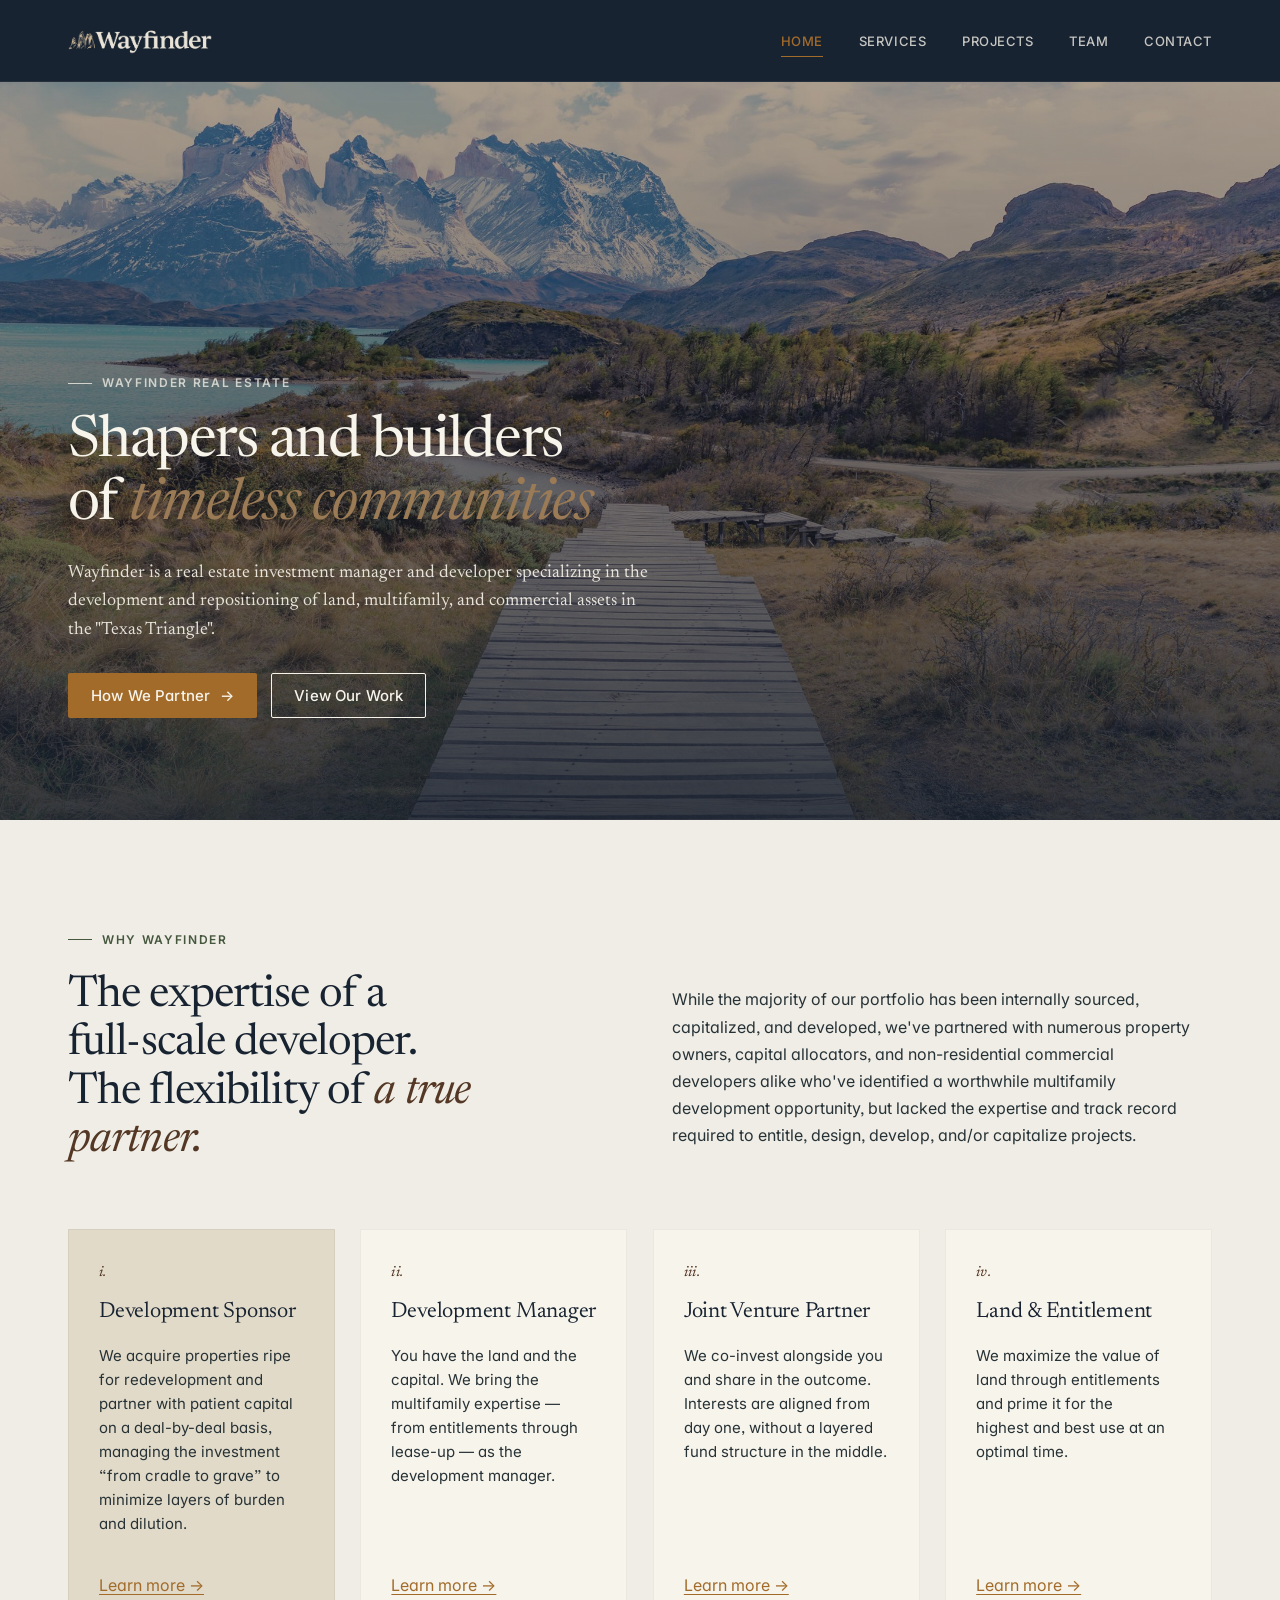
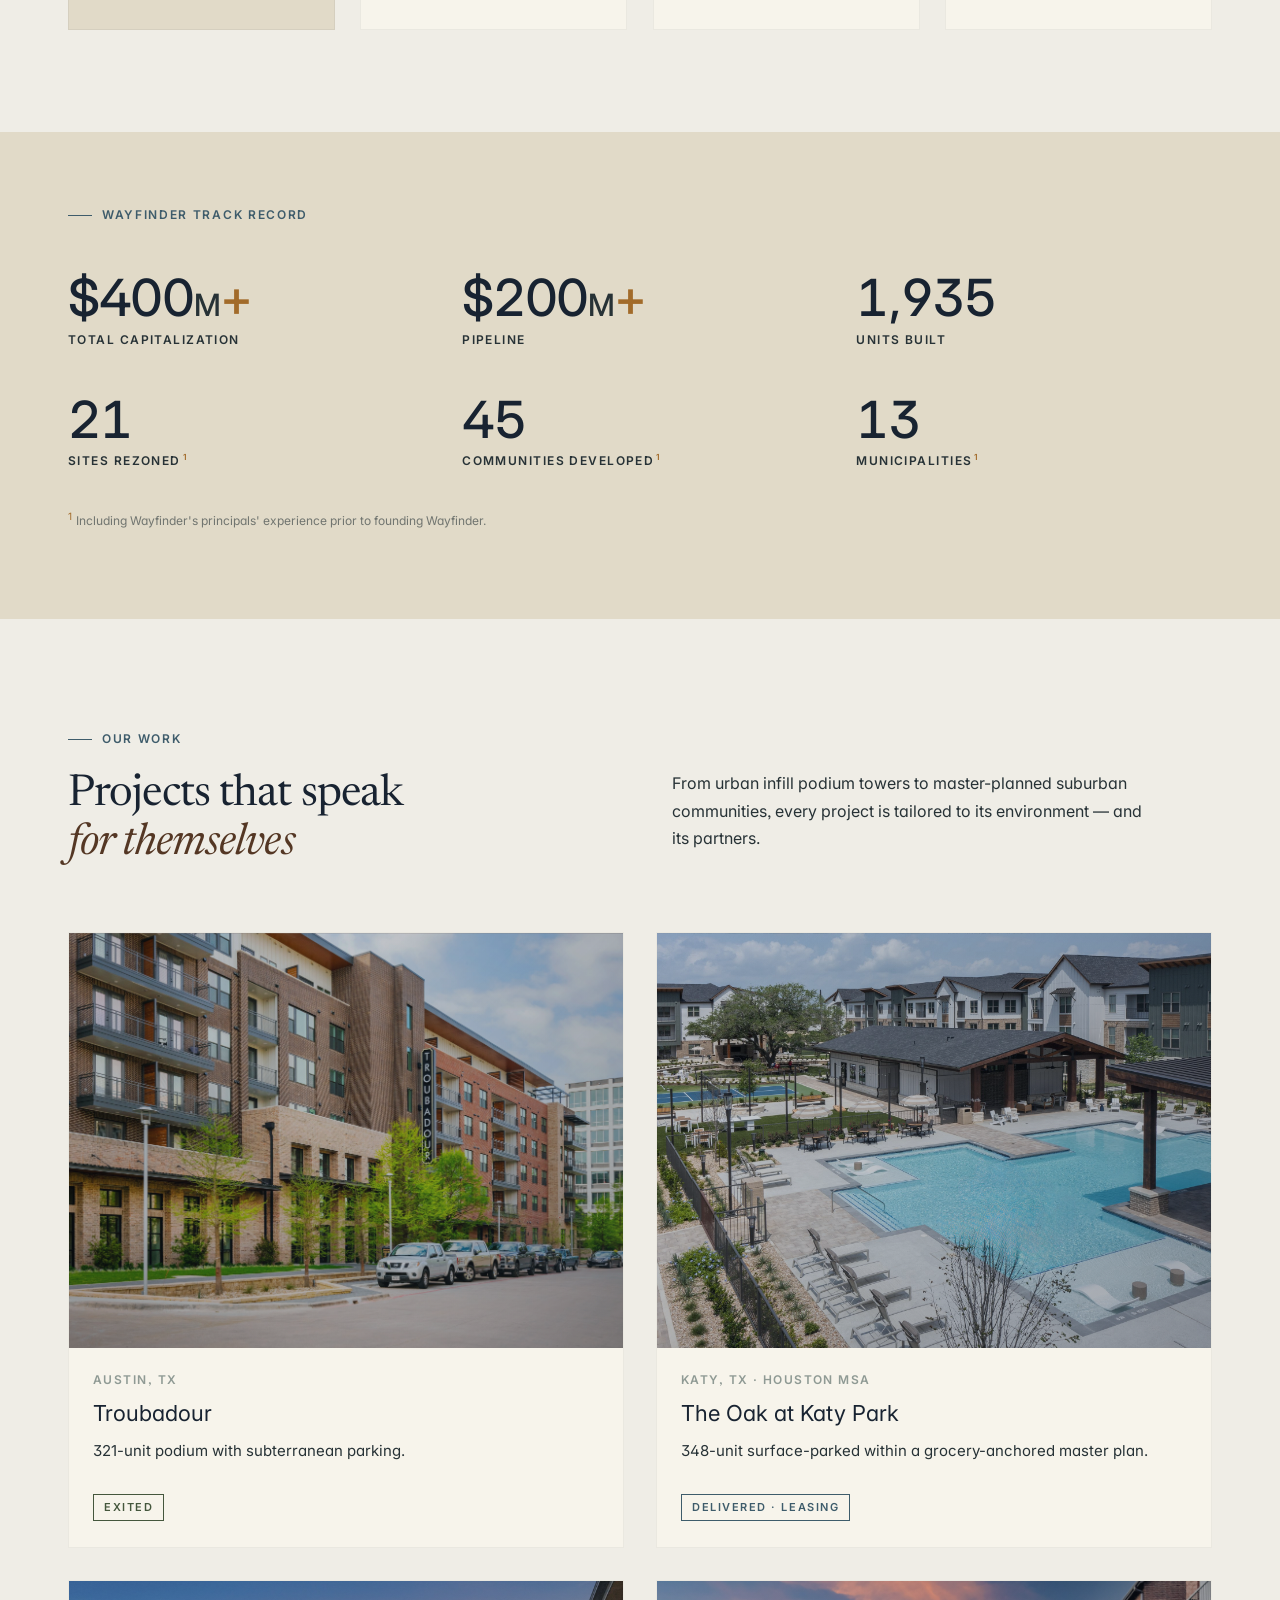
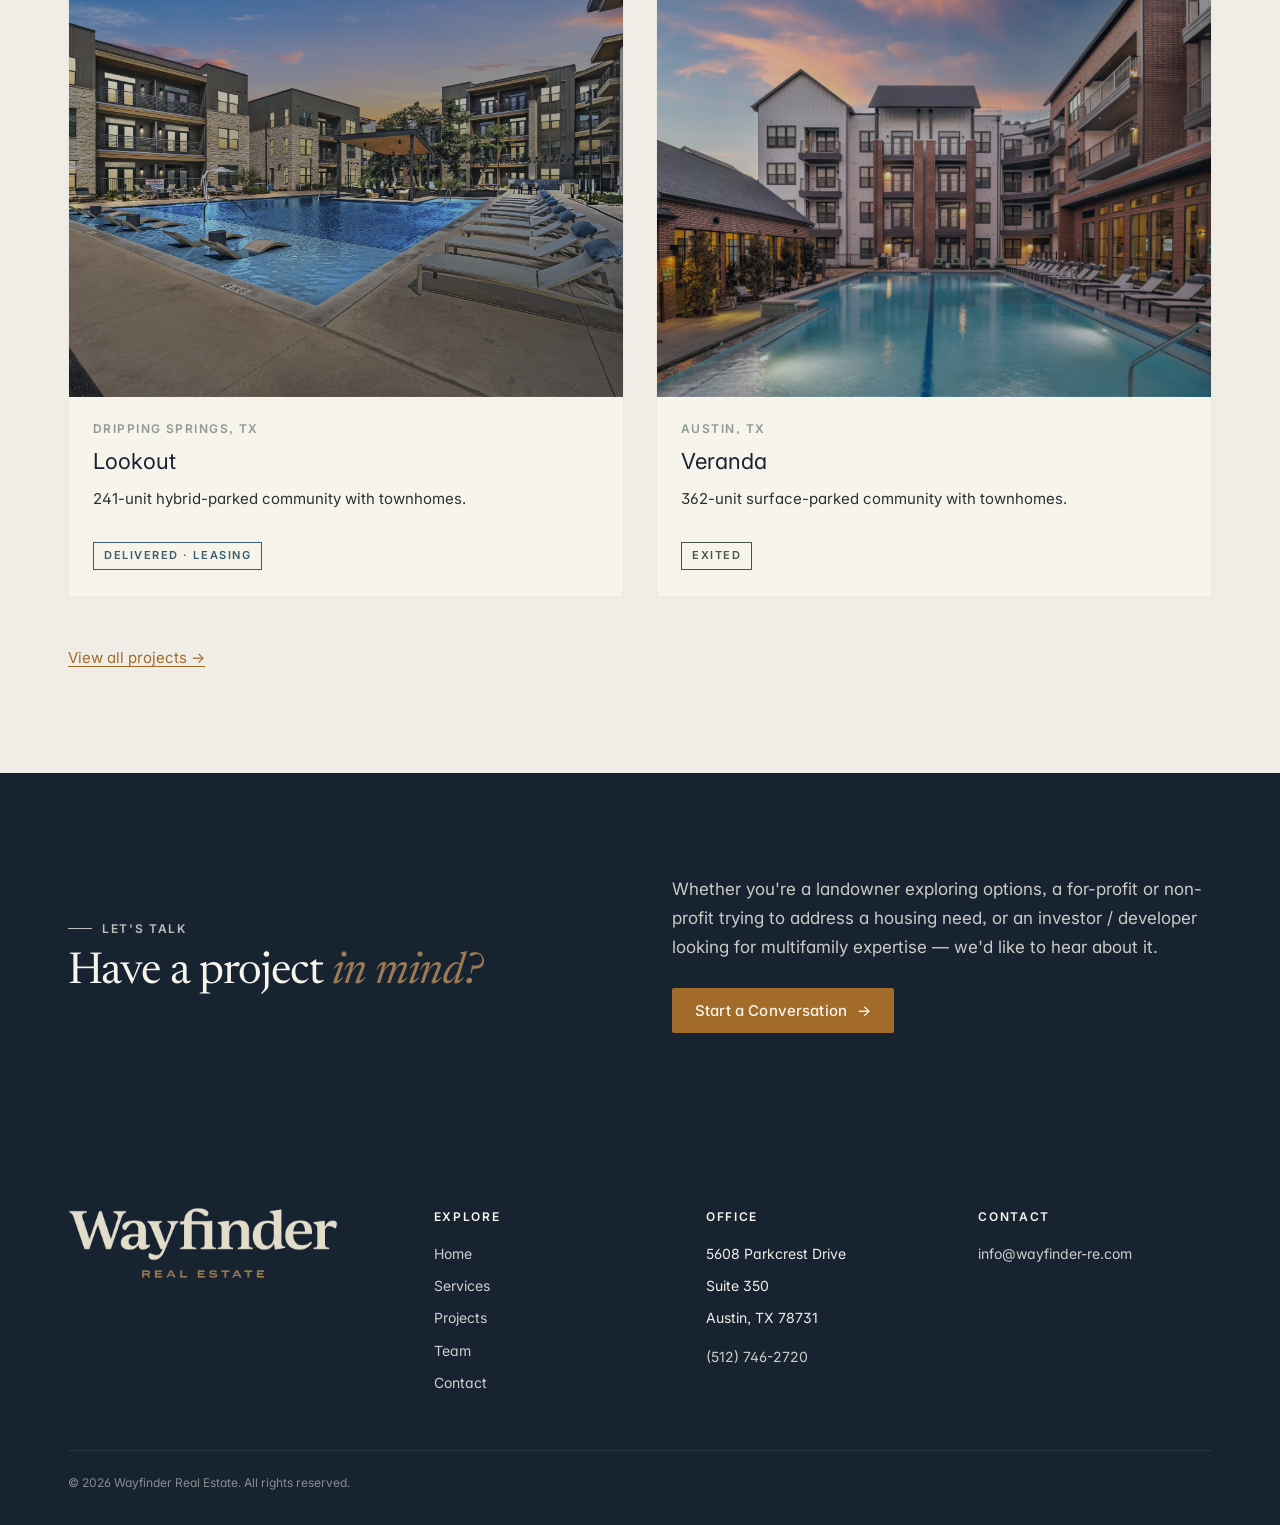
==== commit 21fdfe2a: "Add Development Sponsor service across home and services pages - Home: add 4th card (sand background" ====
--- a/index.html
+++ b/index.html
@@ -43,21 +43,27 @@
       </p>
     </div>
 
-    <div class="grid grid-3">
+    <div class="grid grid-4">
+      <a class="card reveal" href="services.html#development-sponsor" style="background: var(--color-warm-sand);">
+        <span class="card-num">i.</span>
+        <h3 class="h3">Development Sponsor</h3>
+        <p>We acquire properties ripe for redevelopment and partner with patient capital on a deal-by-deal basis, managing the investment “from cradle to grave” to minimize layers of burden and dilution.</p>
+        <span class="link">Learn more →</span>
+      </a>
       <a class="card reveal" href="services.html#development-manager">
-        <span class="card-num">i.</span>
+        <span class="card-num">ii.</span>
         <h3 class="h3">Development Manager</h3>
         <p>You have the land and the capital. We bring the multifamily expertise — from entitlements through lease-up — as the development manager.</p>
         <span class="link">Learn more →</span>
       </a>
       <a class="card reveal" href="services.html#joint-venture">
-        <span class="card-num">ii.</span>
+        <span class="card-num">iii.</span>
         <h3 class="h3">Joint Venture Partner</h3>
         <p>We co-invest alongside you and share in the outcome. Interests are aligned from day one, without a layered fund structure in the middle.</p>
         <span class="link">Learn more →</span>
       </a>
       <a class="card reveal" href="services.html#land-entitlement">
-        <span class="card-num">iii.</span>
+        <span class="card-num">iv.</span>
         <h3 class="h3">Land &amp; Entitlement</h3>
         <p>We maximize the value of land through entitlements and prime it for the highest and best use at an optimal time.</p>
         <span class="link">Learn more →</span>
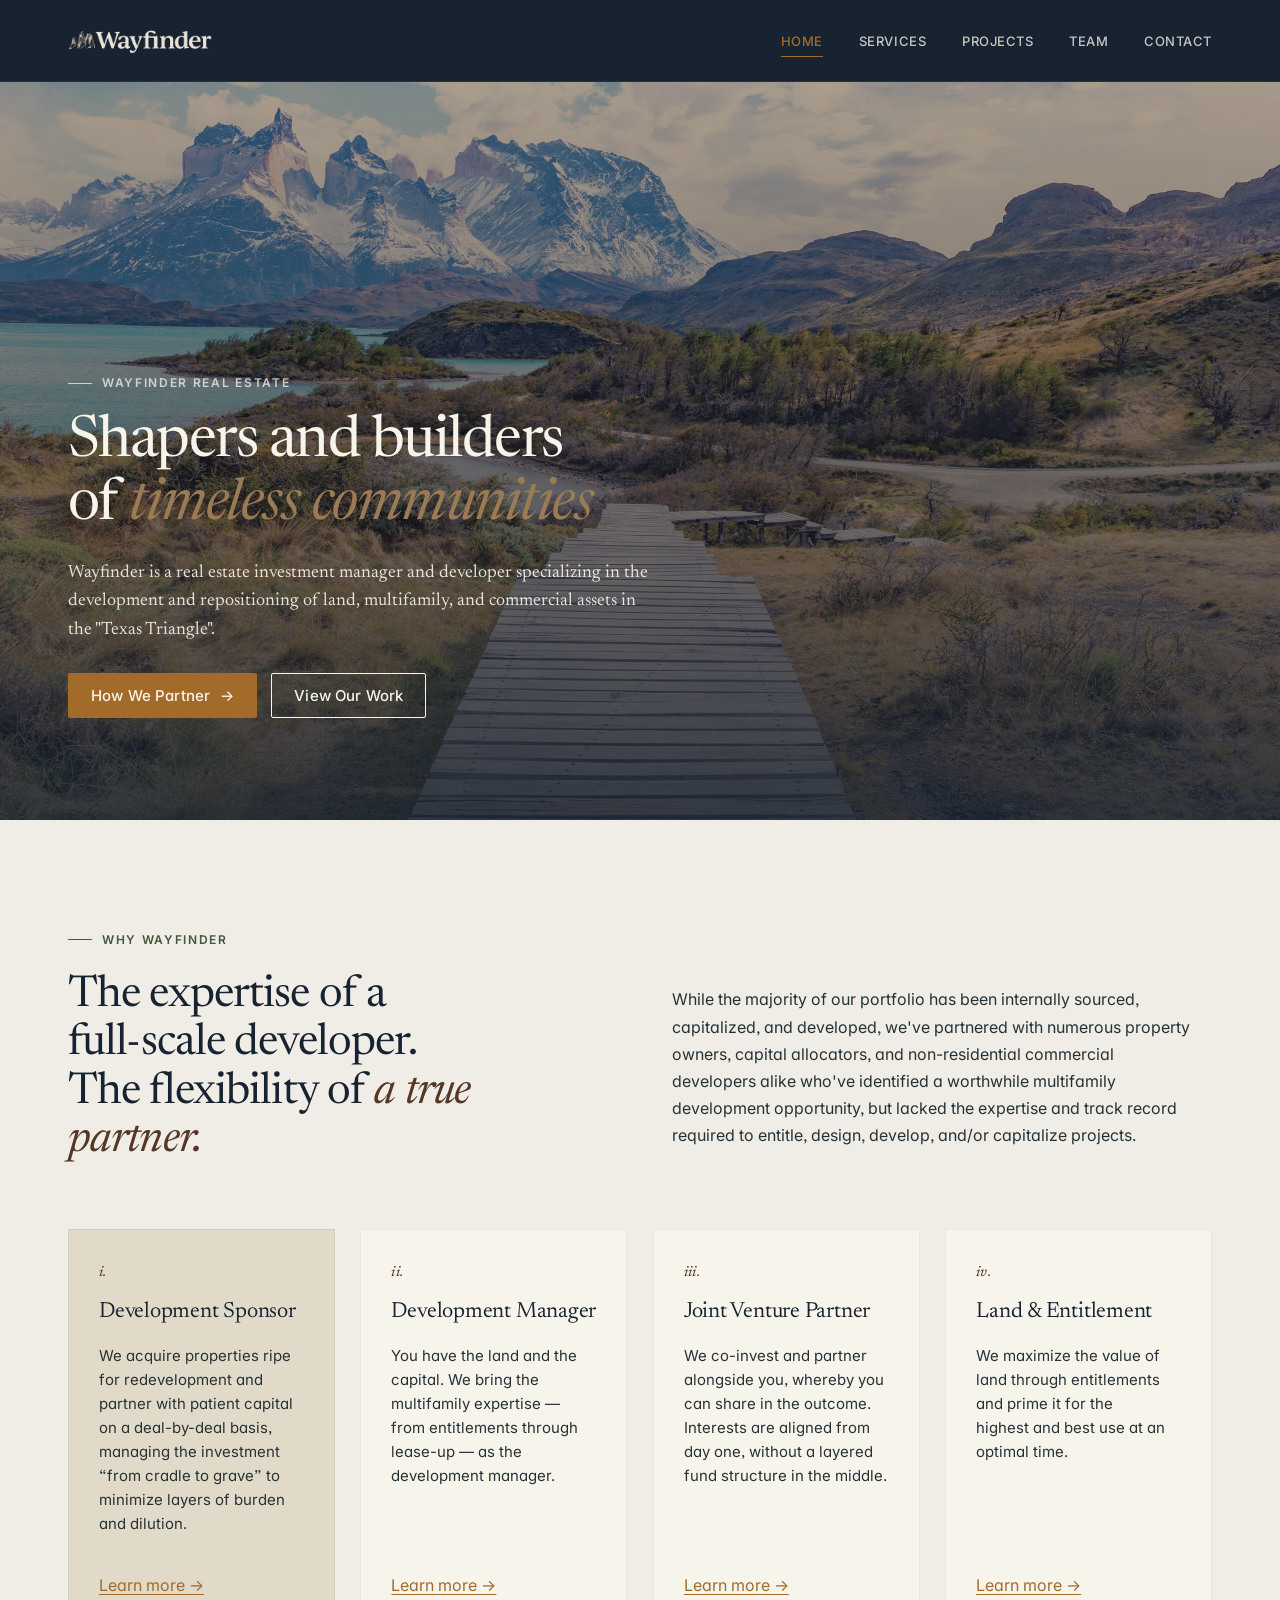
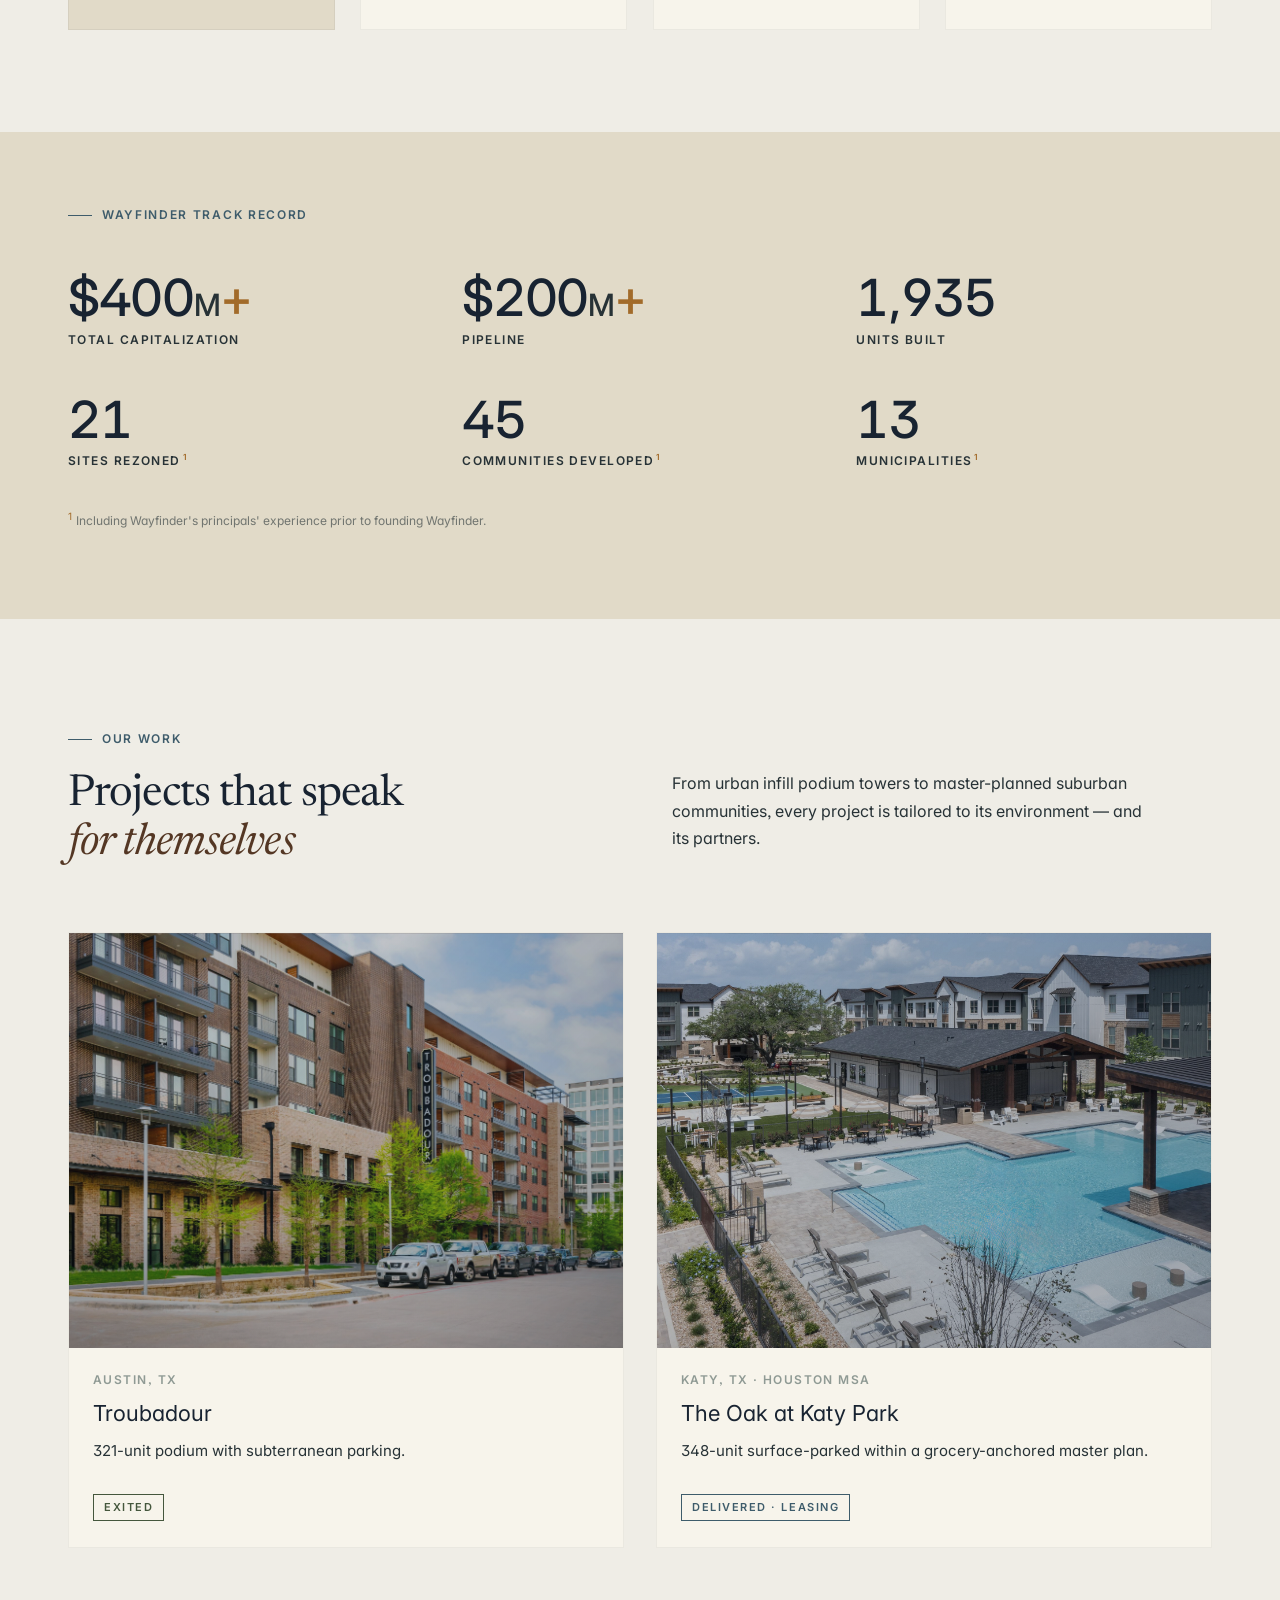
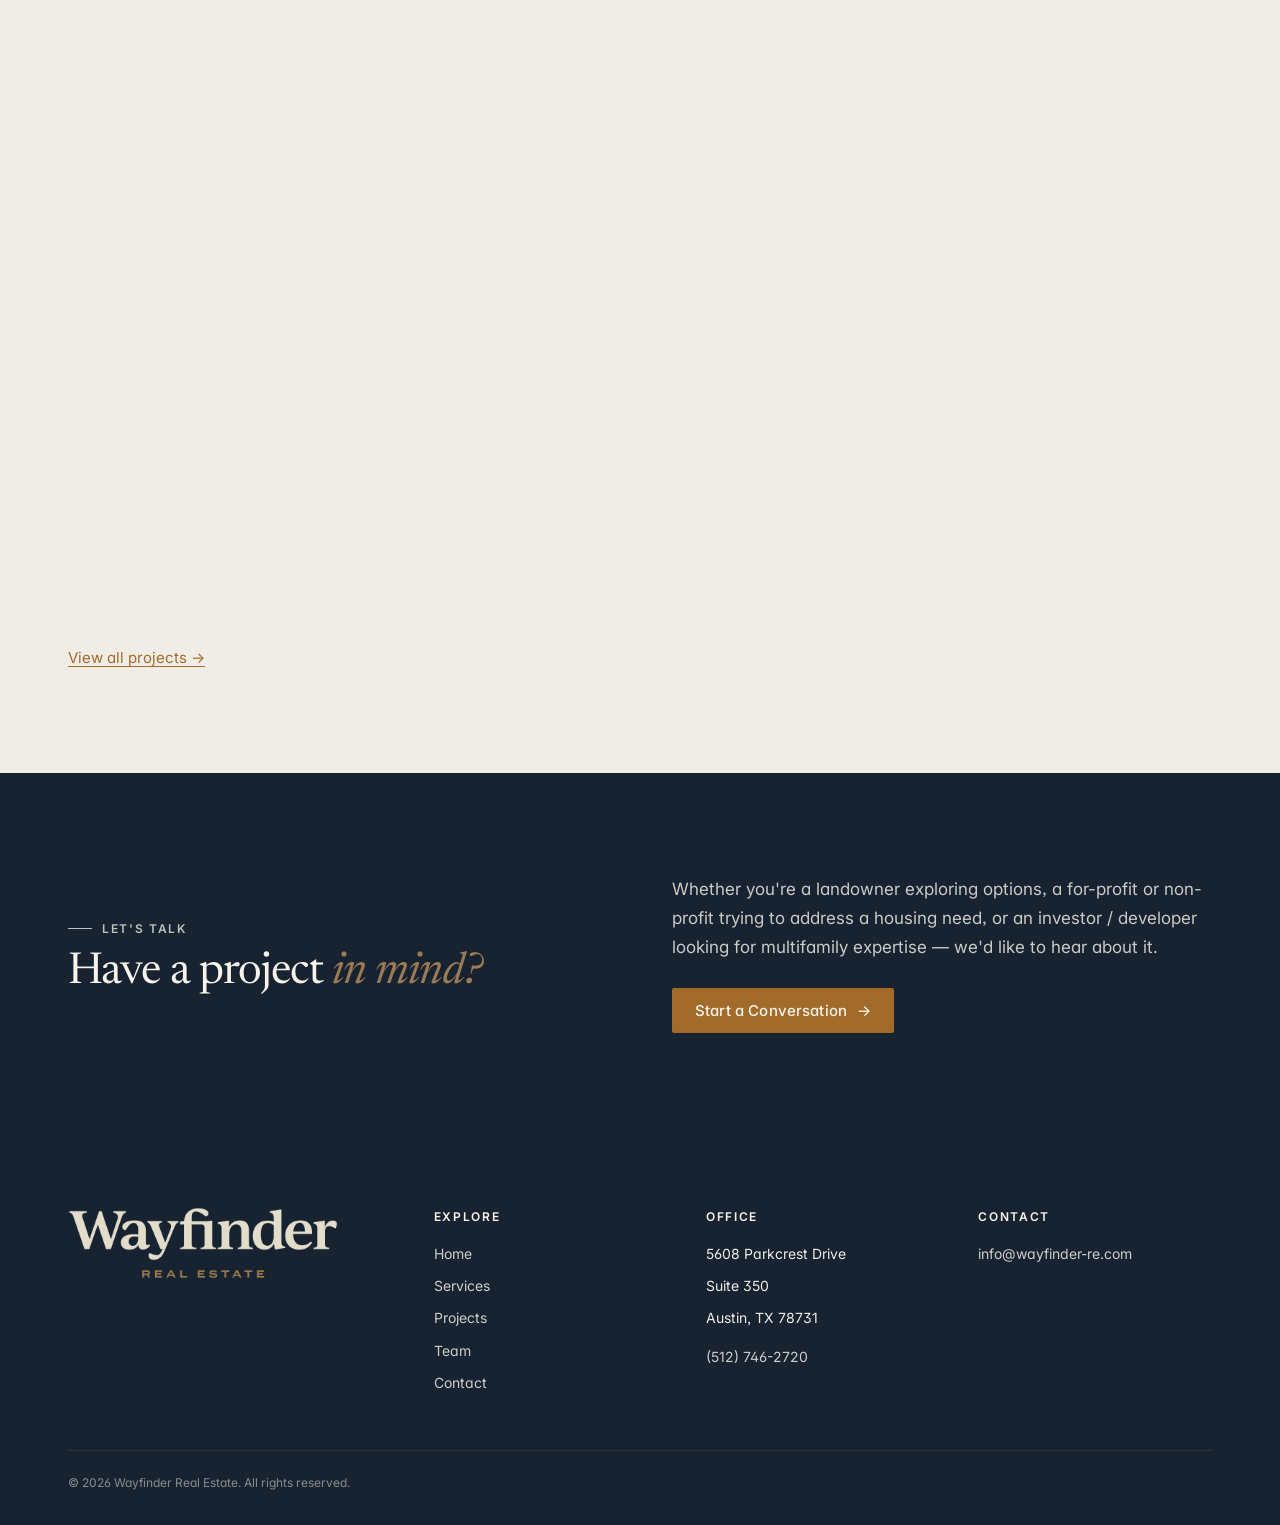
==== commit edc23def: "Reword Joint Venture Partner card on home page Co-Authored-By: Claude Opus 4.7 <noreply@anthropic.co" ====
--- a/index.html
+++ b/index.html
@@ -59,7 +59,7 @@
       <a class="card reveal" href="services.html#joint-venture">
         <span class="card-num">iii.</span>
         <h3 class="h3">Joint Venture Partner</h3>
-        <p>We co-invest alongside you and share in the outcome. Interests are aligned from day one, without a layered fund structure in the middle.</p>
+        <p>We co-invest and partner alongside you, whereby you can share in the outcome. Interests are aligned from day one, without a layered fund structure in the middle.</p>
         <span class="link">Learn more →</span>
       </a>
       <a class="card reveal" href="services.html#land-entitlement">
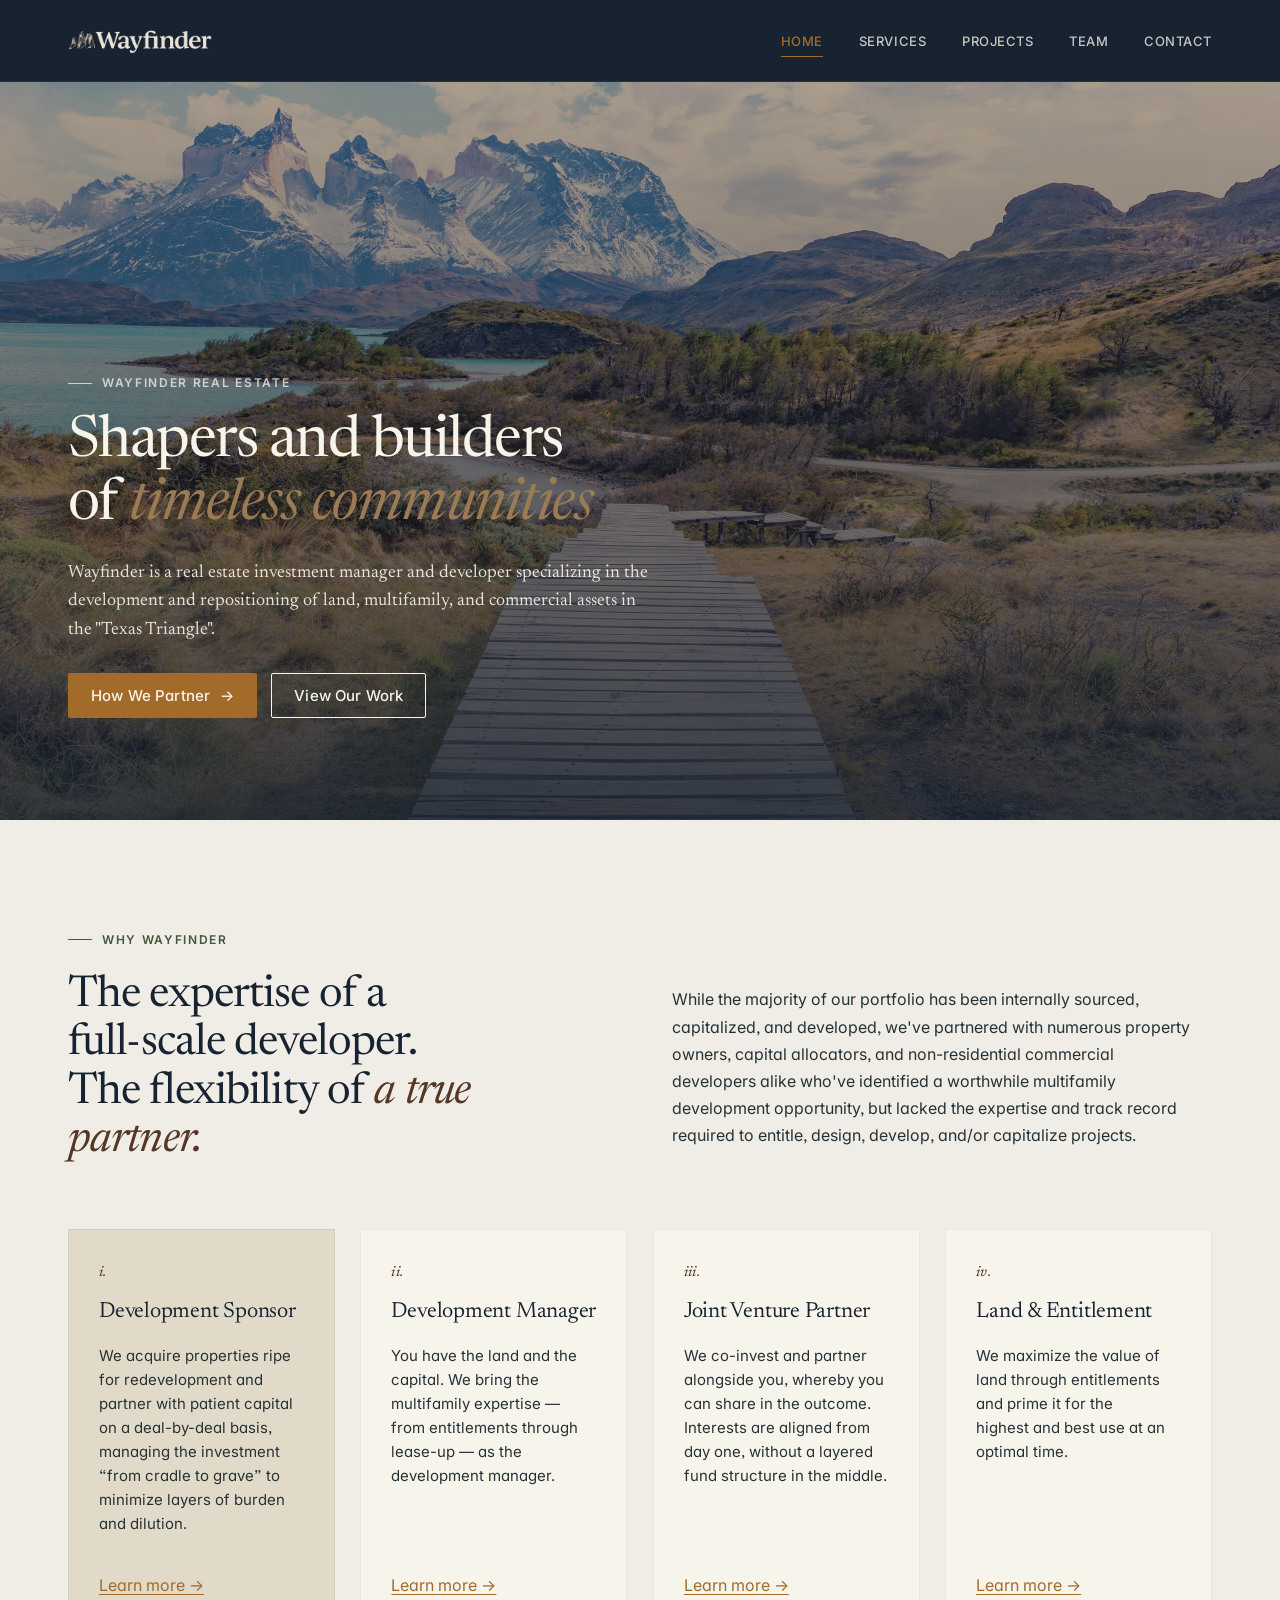
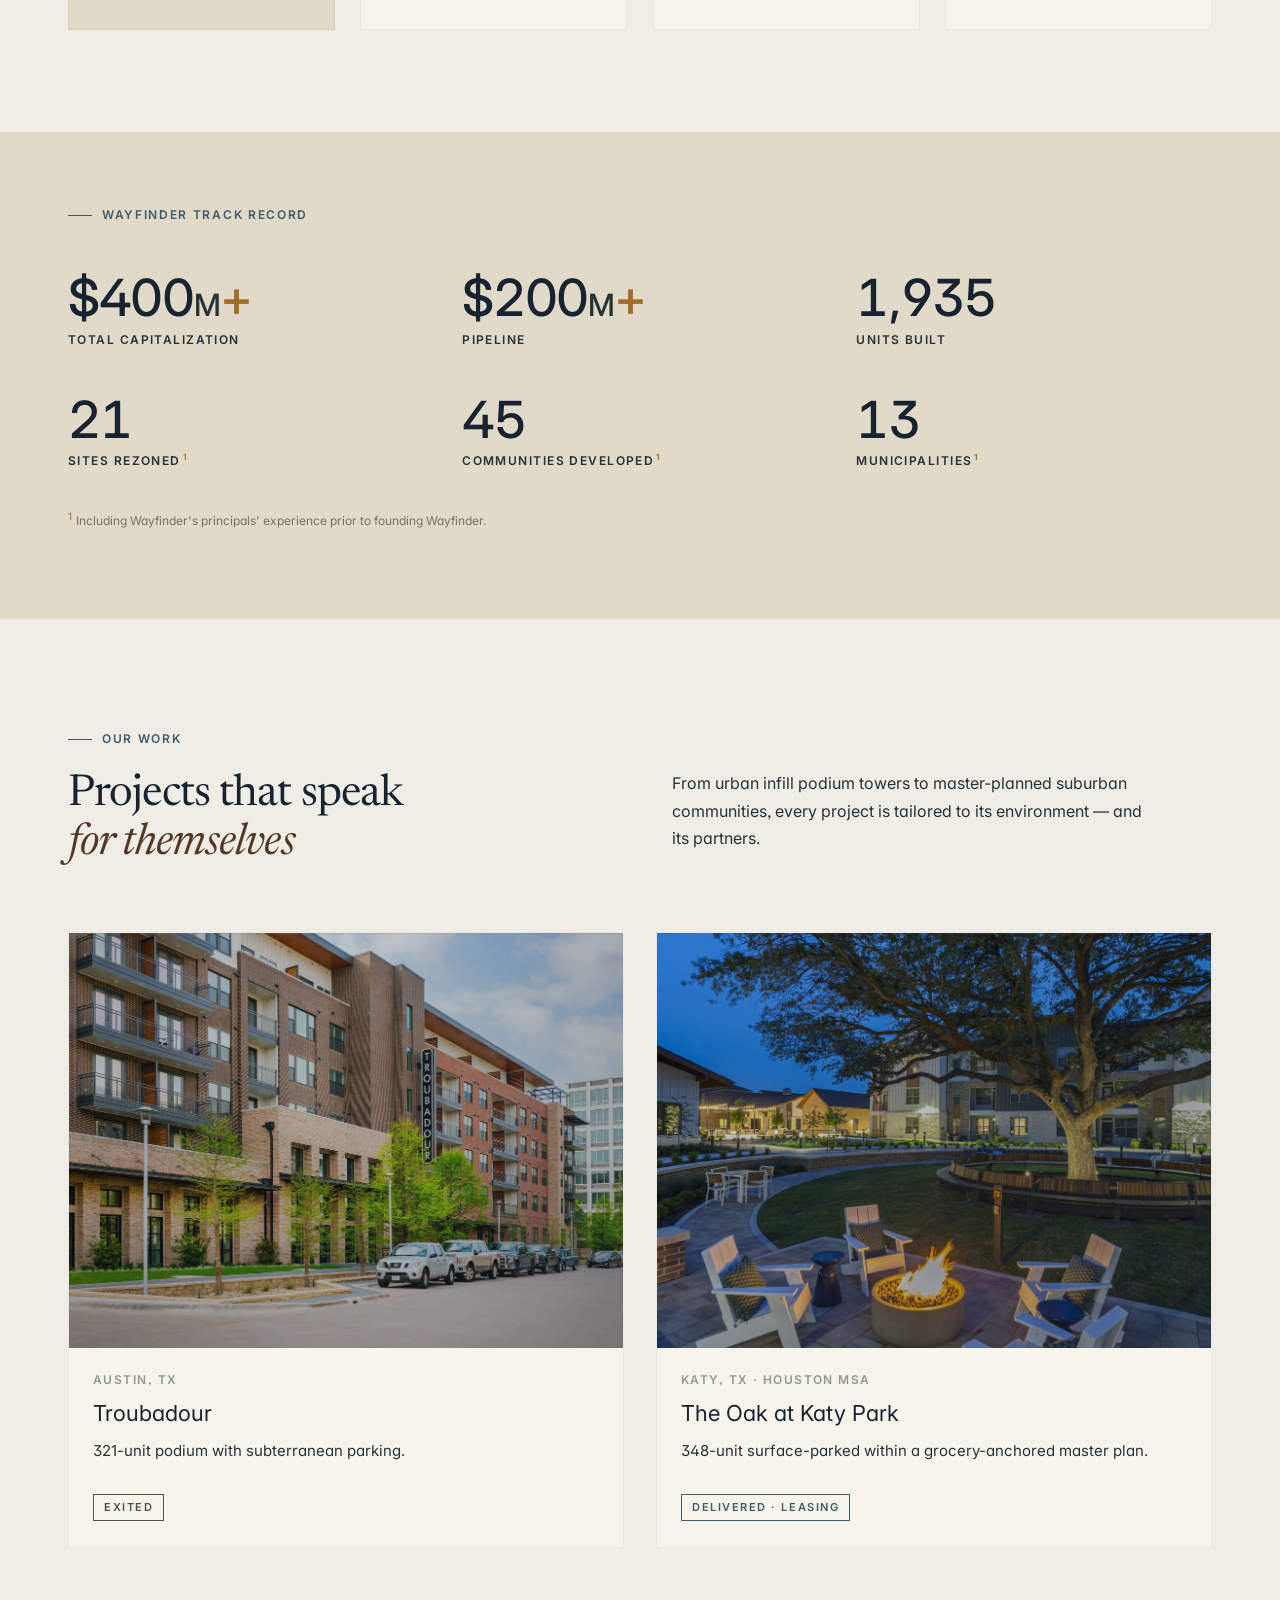
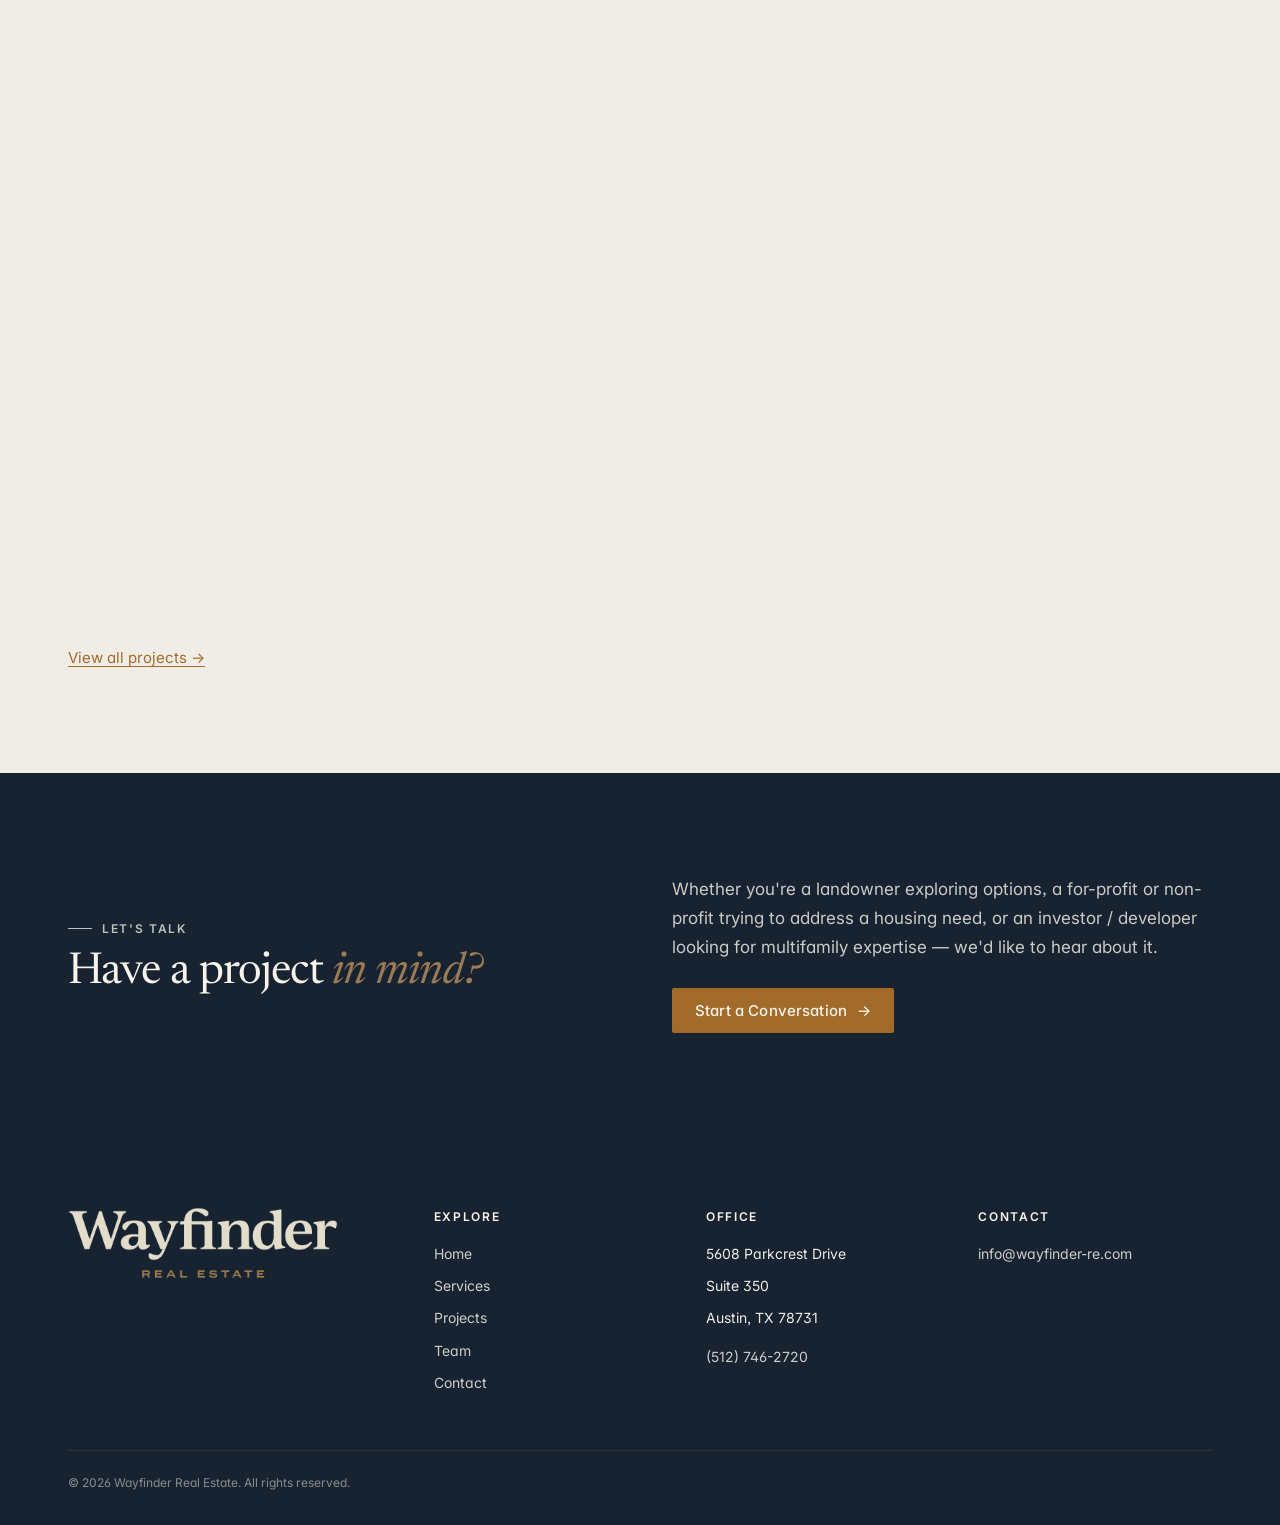
==== commit e5f1a804: "Promote NewHero to lead photo for Oak at Katy Park; compress new imagery - Home page card and projec" ====
--- a/index.html
+++ b/index.html
@@ -116,7 +116,7 @@
         </div>
       </a>
       <a class="project-card reveal" href="projects.html">
-        <div class="img" style="background-image: linear-gradient(135deg, rgba(24,35,49,0.15), rgba(24,35,49,0.4)), url('assets/img/projects/oakkaty/Hero.jpg'); background-size: cover; background-position: center;"></div>
+        <div class="img" style="background-image: linear-gradient(135deg, rgba(24,35,49,0.15), rgba(24,35,49,0.4)), url('assets/img/projects/oakkaty/NewHero.jpg'); background-size: cover; background-position: center;"></div>
         <div class="body">
           <span class="loc">Katy, TX · Houston MSA</span>
           <h3>The Oak at Katy Park</h3>
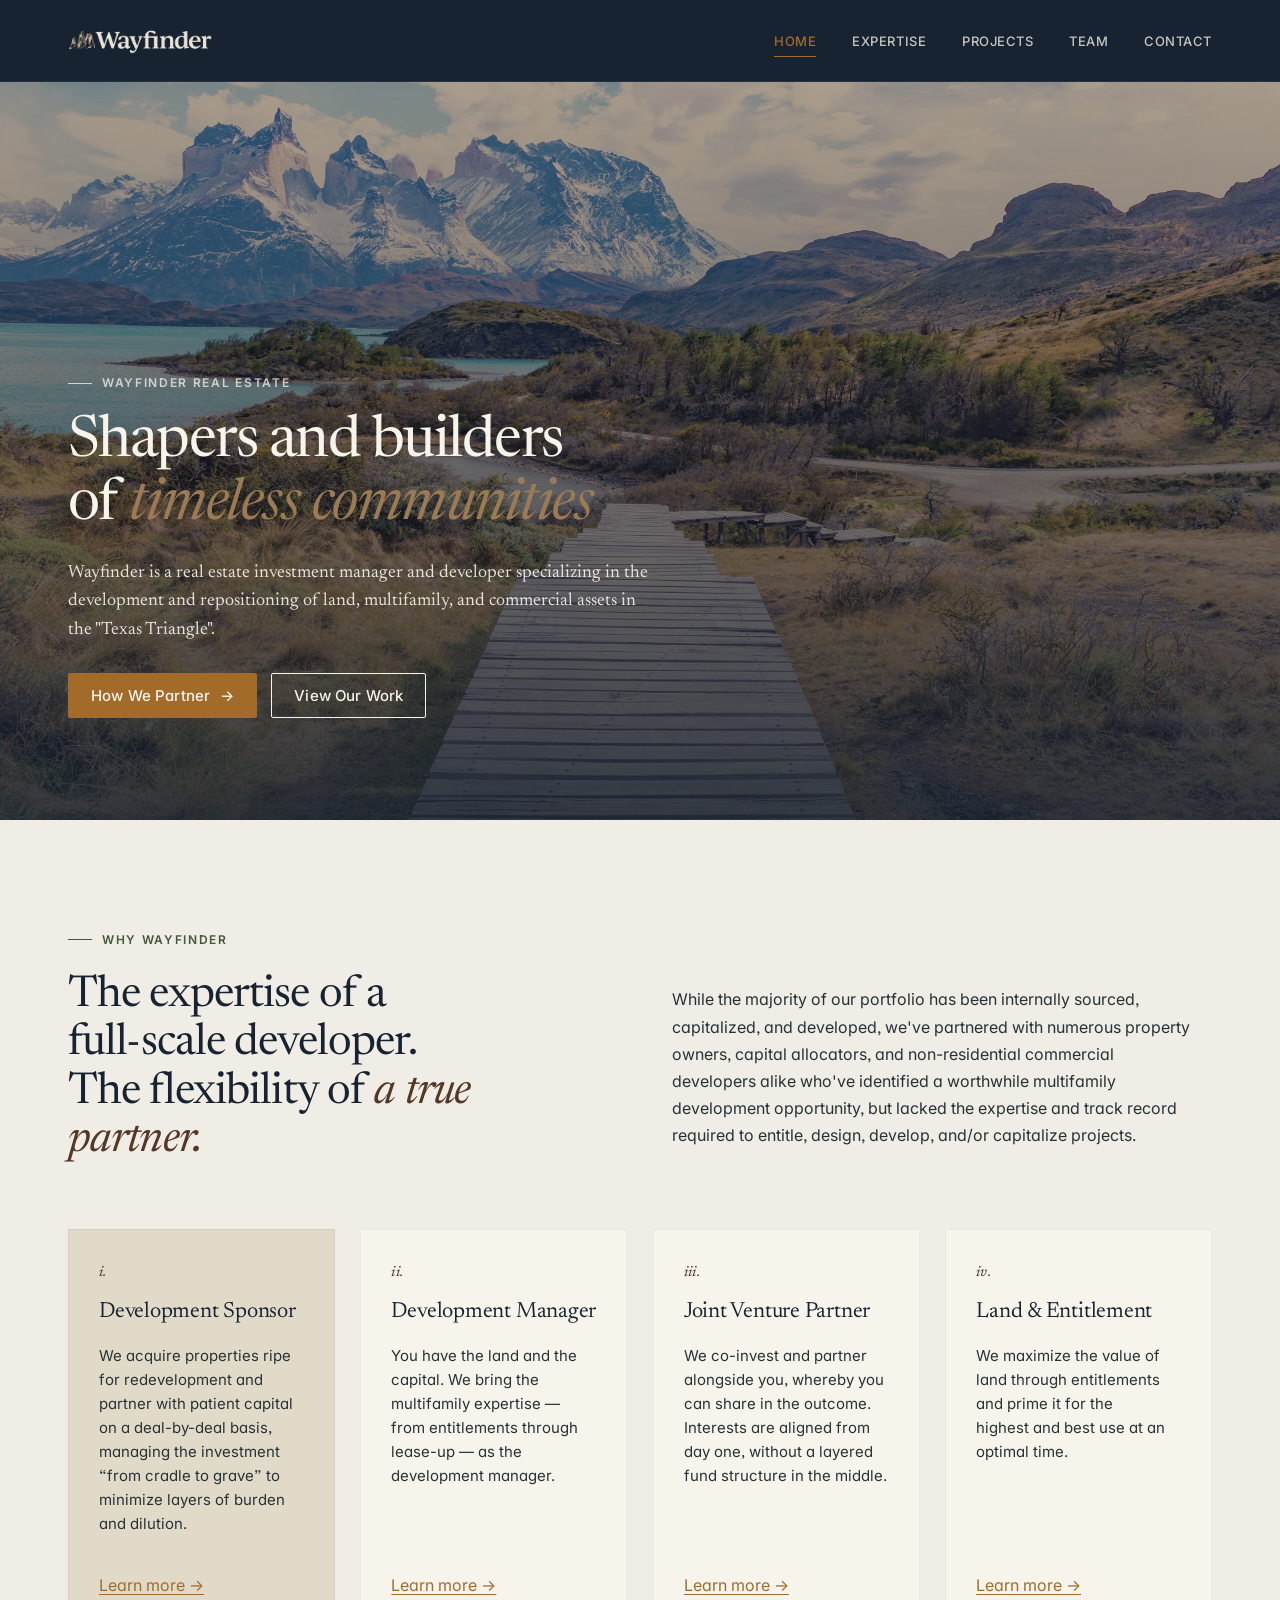
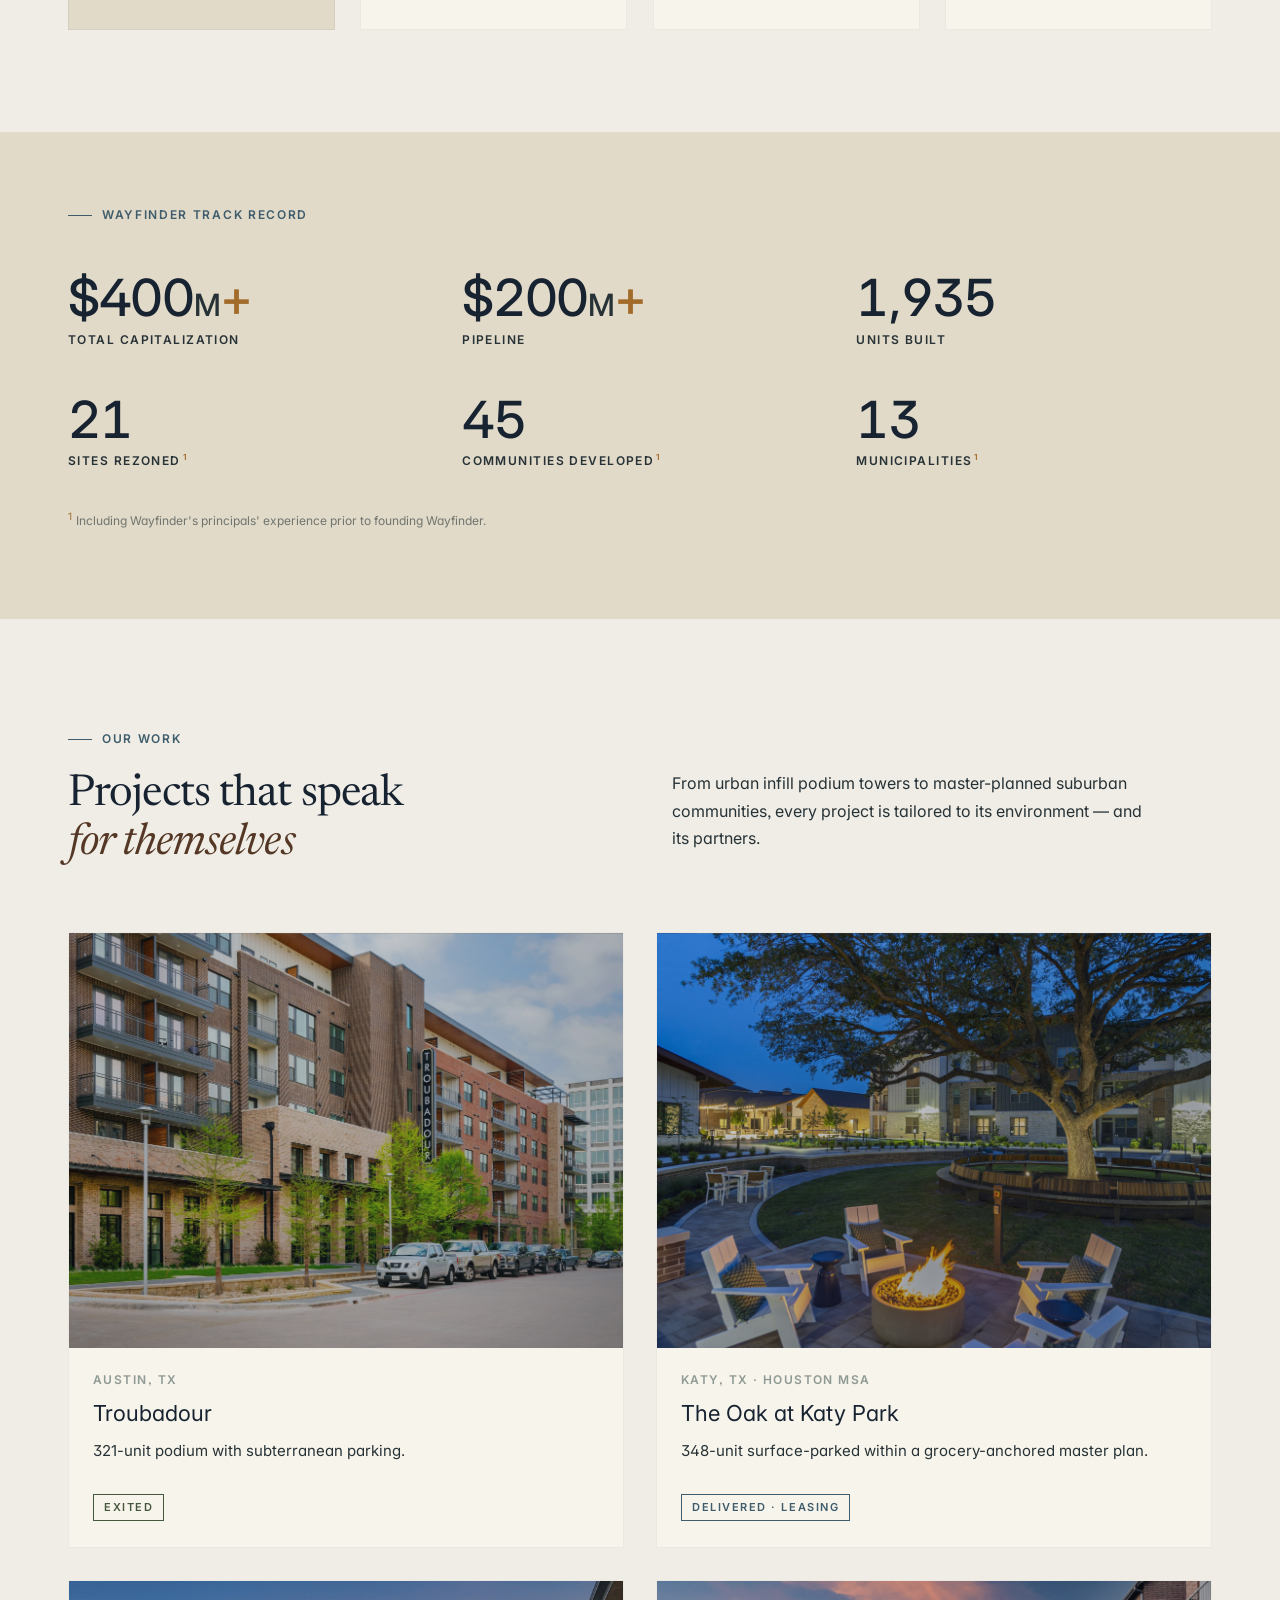
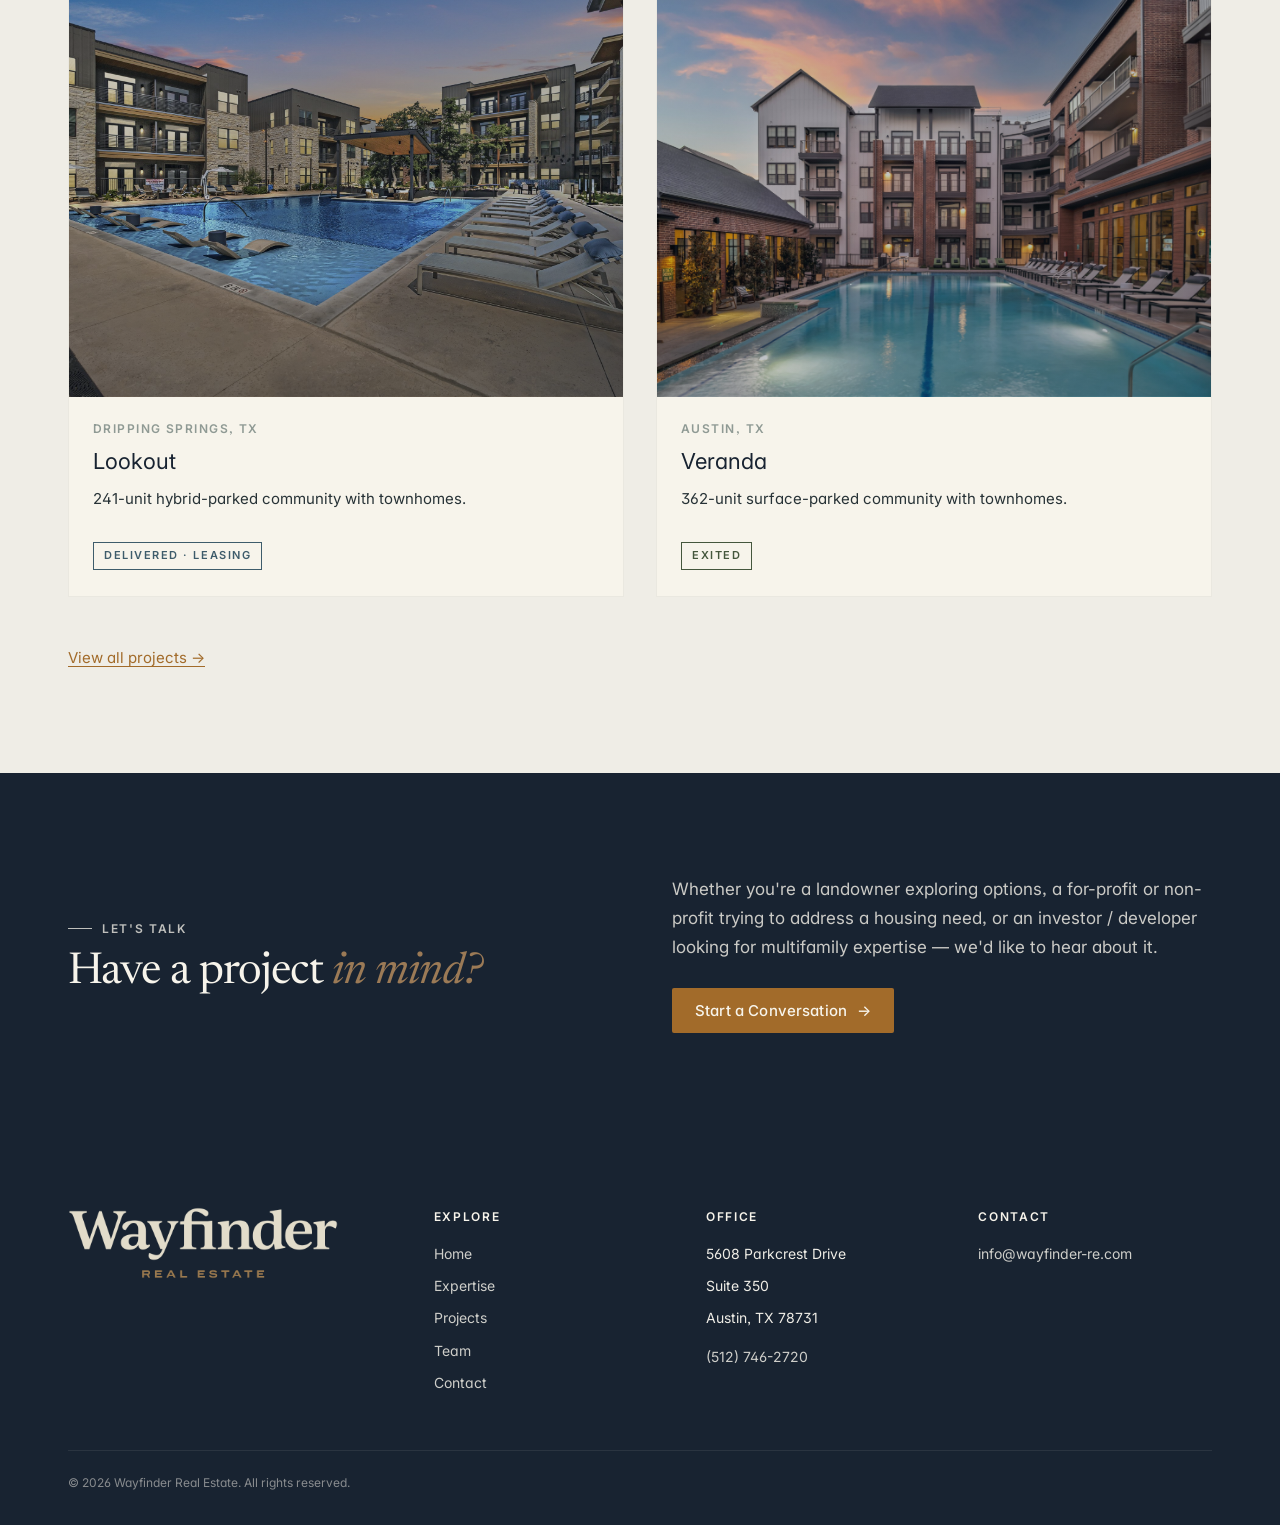
==== commit 6deaae0e: "Rename Services page to Expertise - Rename services.html -> expertise.html (URL becomes /expertise) " ====
--- a/index.html
+++ b/index.html
@@ -24,7 +24,7 @@
       Wayfinder is a real estate investment manager and developer specializing in the development and repositioning of land, multifamily, and commercial assets in the "Texas Triangle".
     </p>
     <div class="hero-ctas reveal">
-      <a class="btn btn-primary" href="services.html">How We Partner <span class="arr">→</span></a>
+      <a class="btn btn-primary" href="expertise.html">How We Partner <span class="arr">→</span></a>
       <a class="btn btn-ghost on-dark" href="projects.html">View Our Work</a>
     </div>
   </div>
@@ -44,25 +44,25 @@
     </div>
 
     <div class="grid grid-4">
-      <a class="card reveal" href="services.html#development-sponsor" style="background: var(--color-warm-sand);">
+      <a class="card reveal" href="expertise.html#development-sponsor" style="background: var(--color-warm-sand);">
         <span class="card-num">i.</span>
         <h3 class="h3">Development Sponsor</h3>
         <p>We acquire properties ripe for redevelopment and partner with patient capital on a deal-by-deal basis, managing the investment “from cradle to grave” to minimize layers of burden and dilution.</p>
         <span class="link">Learn more →</span>
       </a>
-      <a class="card reveal" href="services.html#development-manager">
+      <a class="card reveal" href="expertise.html#development-manager">
         <span class="card-num">ii.</span>
         <h3 class="h3">Development Manager</h3>
         <p>You have the land and the capital. We bring the multifamily expertise — from entitlements through lease-up — as the development manager.</p>
         <span class="link">Learn more →</span>
       </a>
-      <a class="card reveal" href="services.html#joint-venture">
+      <a class="card reveal" href="expertise.html#joint-venture">
         <span class="card-num">iii.</span>
         <h3 class="h3">Joint Venture Partner</h3>
         <p>We co-invest and partner alongside you, whereby you can share in the outcome. Interests are aligned from day one, without a layered fund structure in the middle.</p>
         <span class="link">Learn more →</span>
       </a>
-      <a class="card reveal" href="services.html#land-entitlement">
+      <a class="card reveal" href="expertise.html#land-entitlement">
         <span class="card-num">iv.</span>
         <h3 class="h3">Land &amp; Entitlement</h3>
         <p>We maximize the value of land through entitlements and prime it for the highest and best use at an optimal time.</p>
@@ -170,7 +170,7 @@
 
 <div id="site-footer"></div>
 
-<script src="assets/partials.js?v=1778099261217"></script>
+<script src="assets/partials.js?v=1778768134708"></script>
 <script>injectChrome('home');</script>
 <script src="assets/js/site.js?v=1777990945777"></script>
 </body>
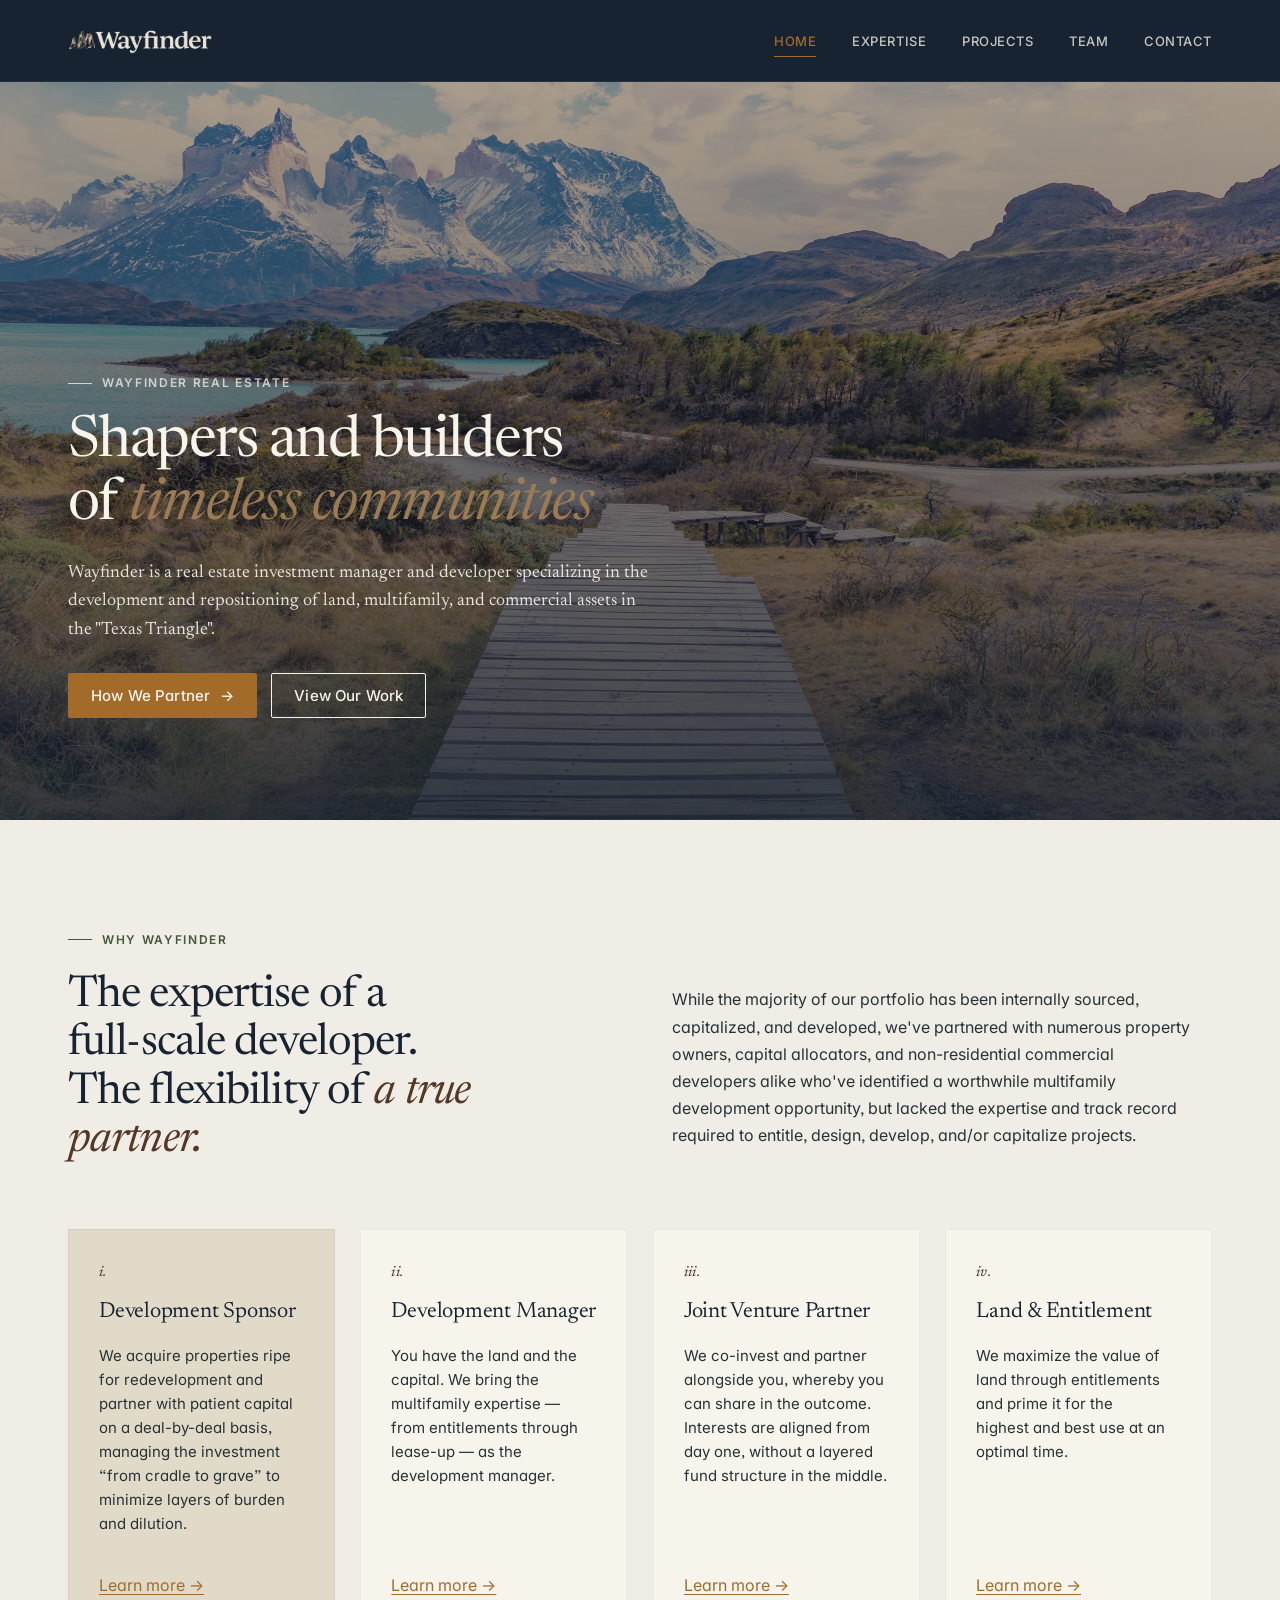
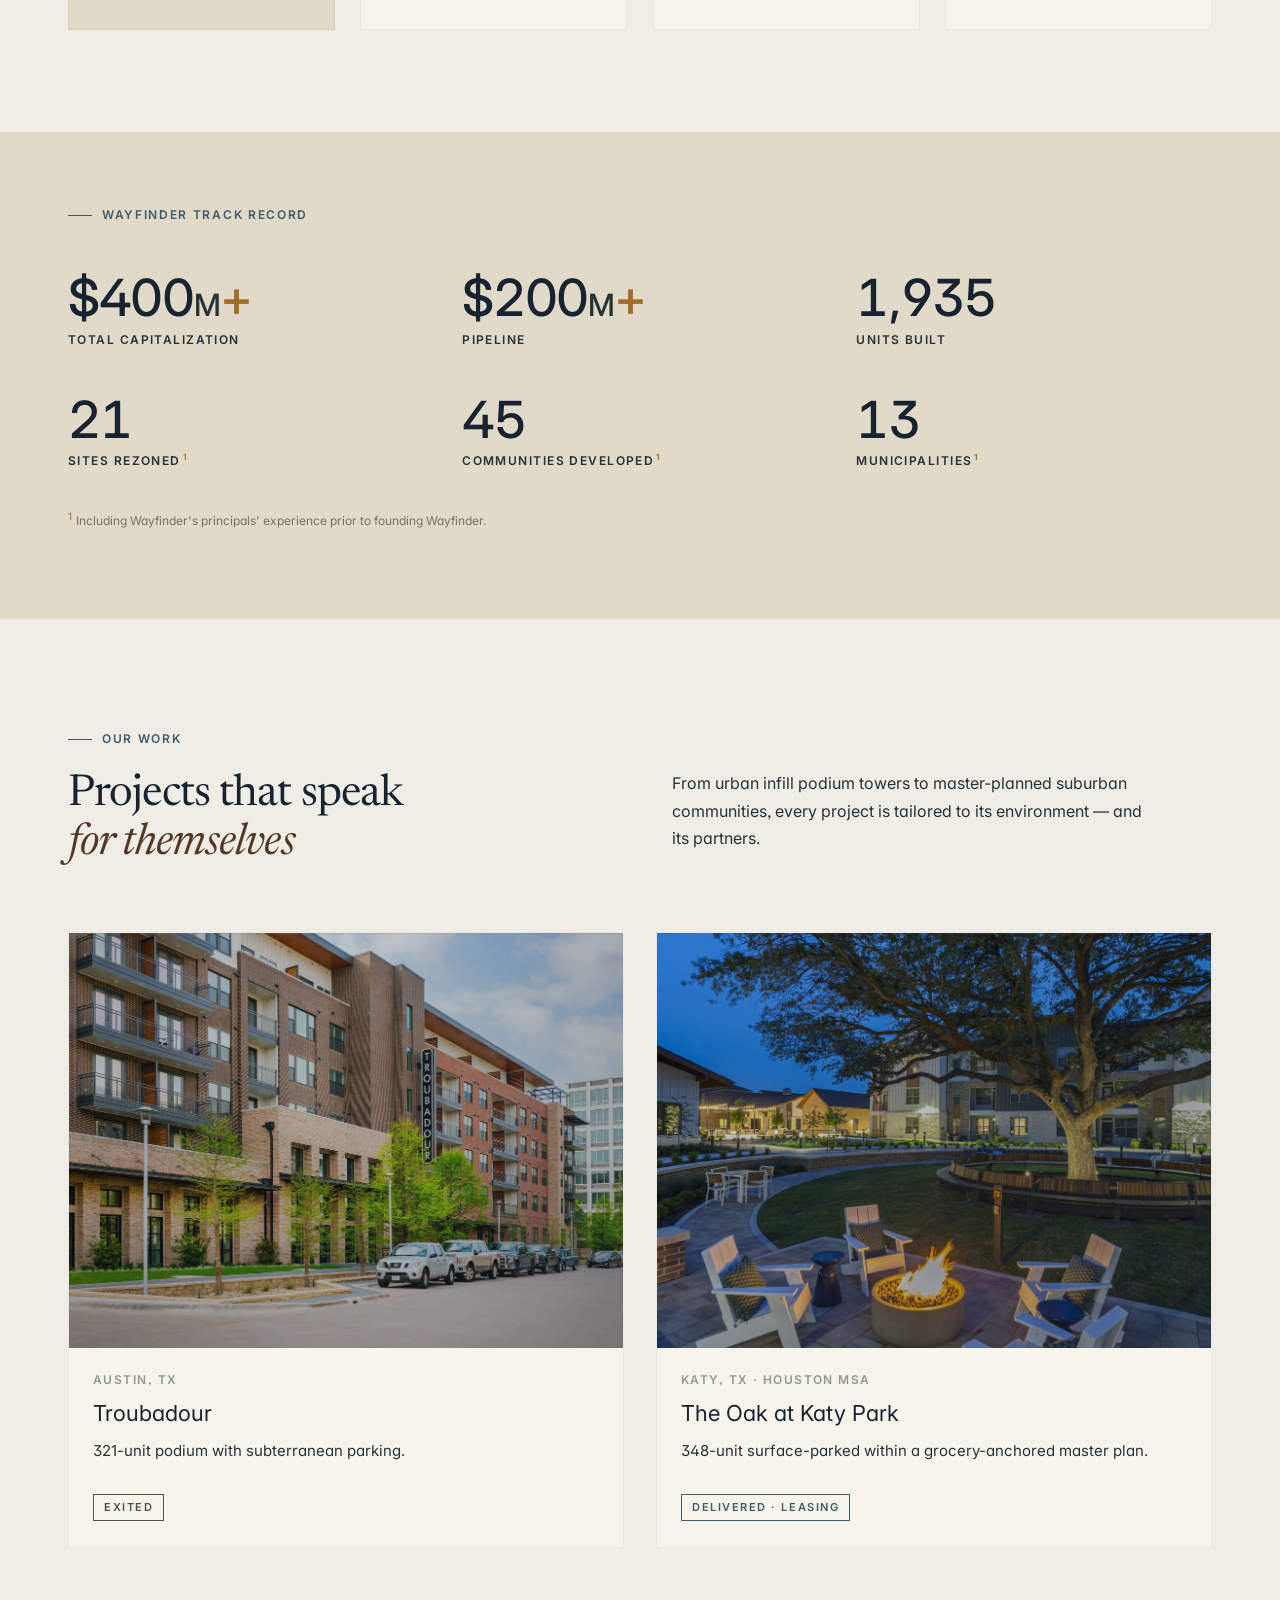
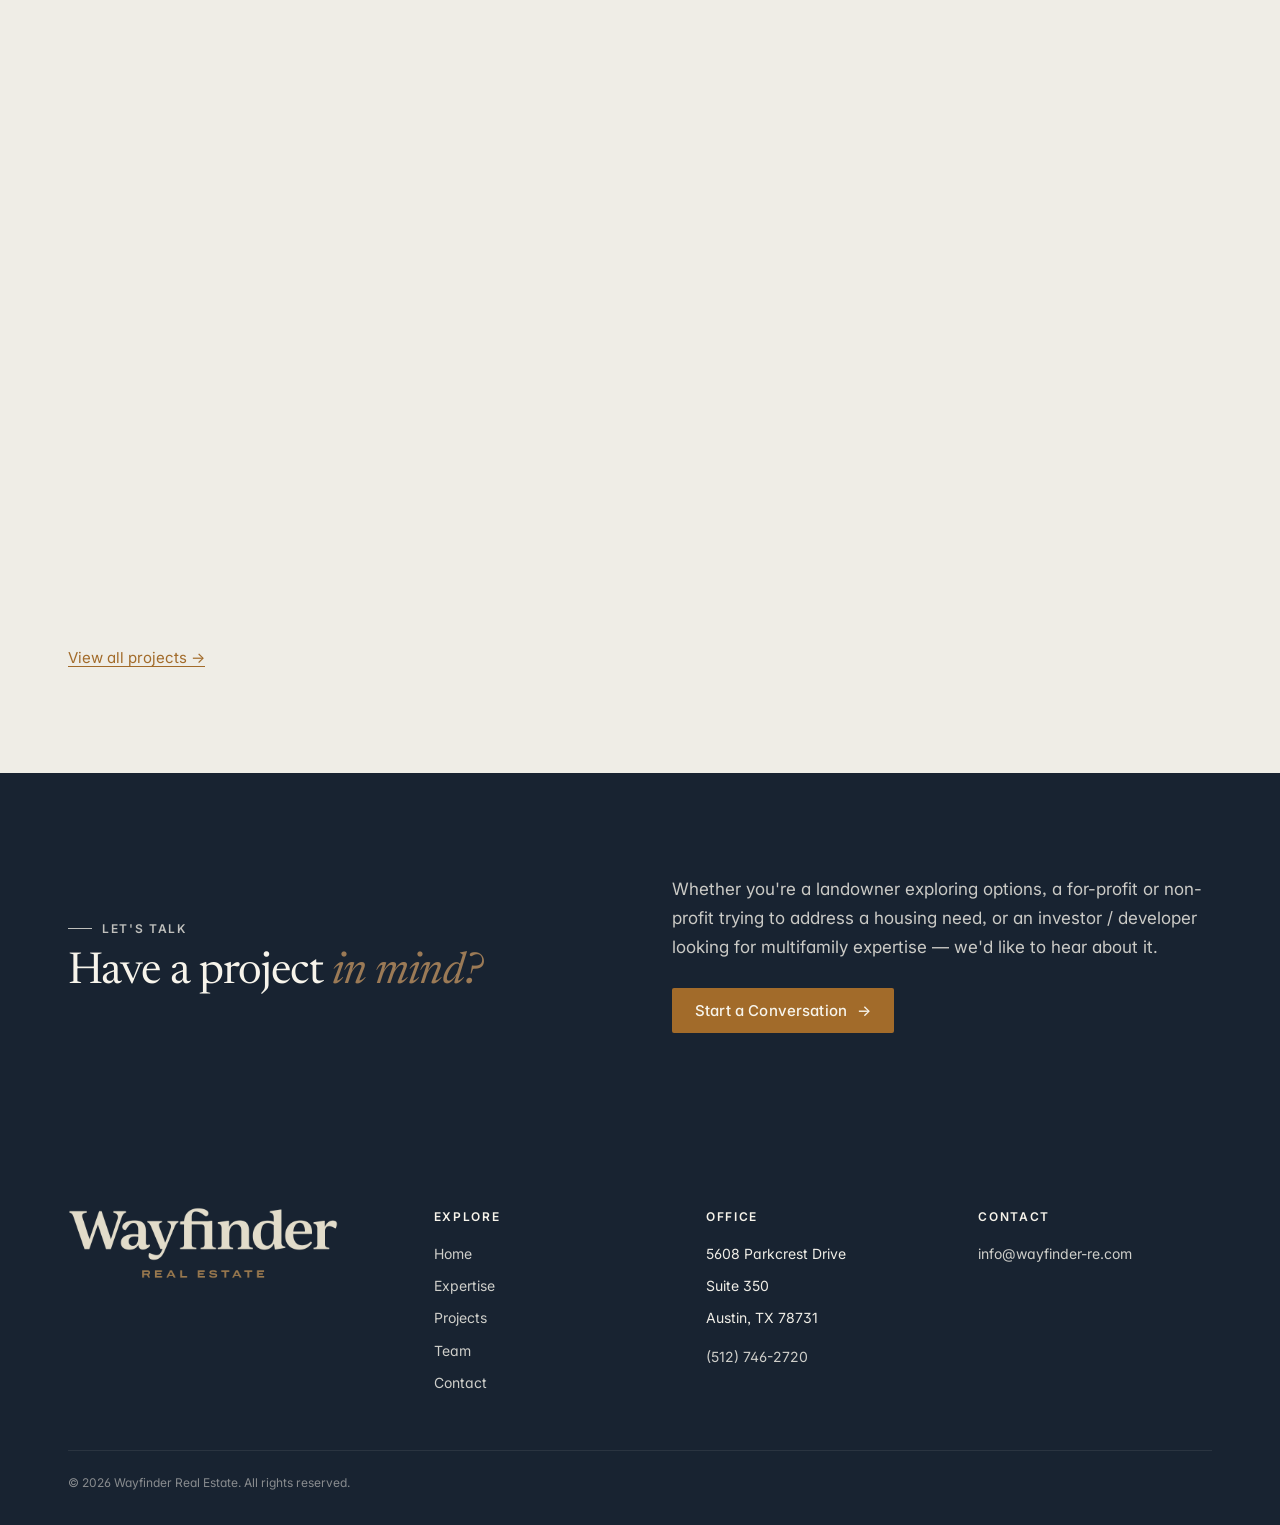
==== commit 4054b1b4: "Mark Lookout as Exited on home and projects pages Co-Authored-By: Claude Opus 5.5 <noreply@anthropic" ====
--- a/index.html
+++ b/index.html
@@ -130,7 +130,7 @@
           <span class="loc">Dripping Springs, TX</span>
           <h3>Lookout</h3>
           <p class="desc">241-unit hybrid-parked community with townhomes.</p>
-          <span class="status delivered">Delivered · Leasing</span>
+          <span class="status exited">Exited</span>
         </div>
       </a>
       <a class="project-card reveal" href="projects.html">
